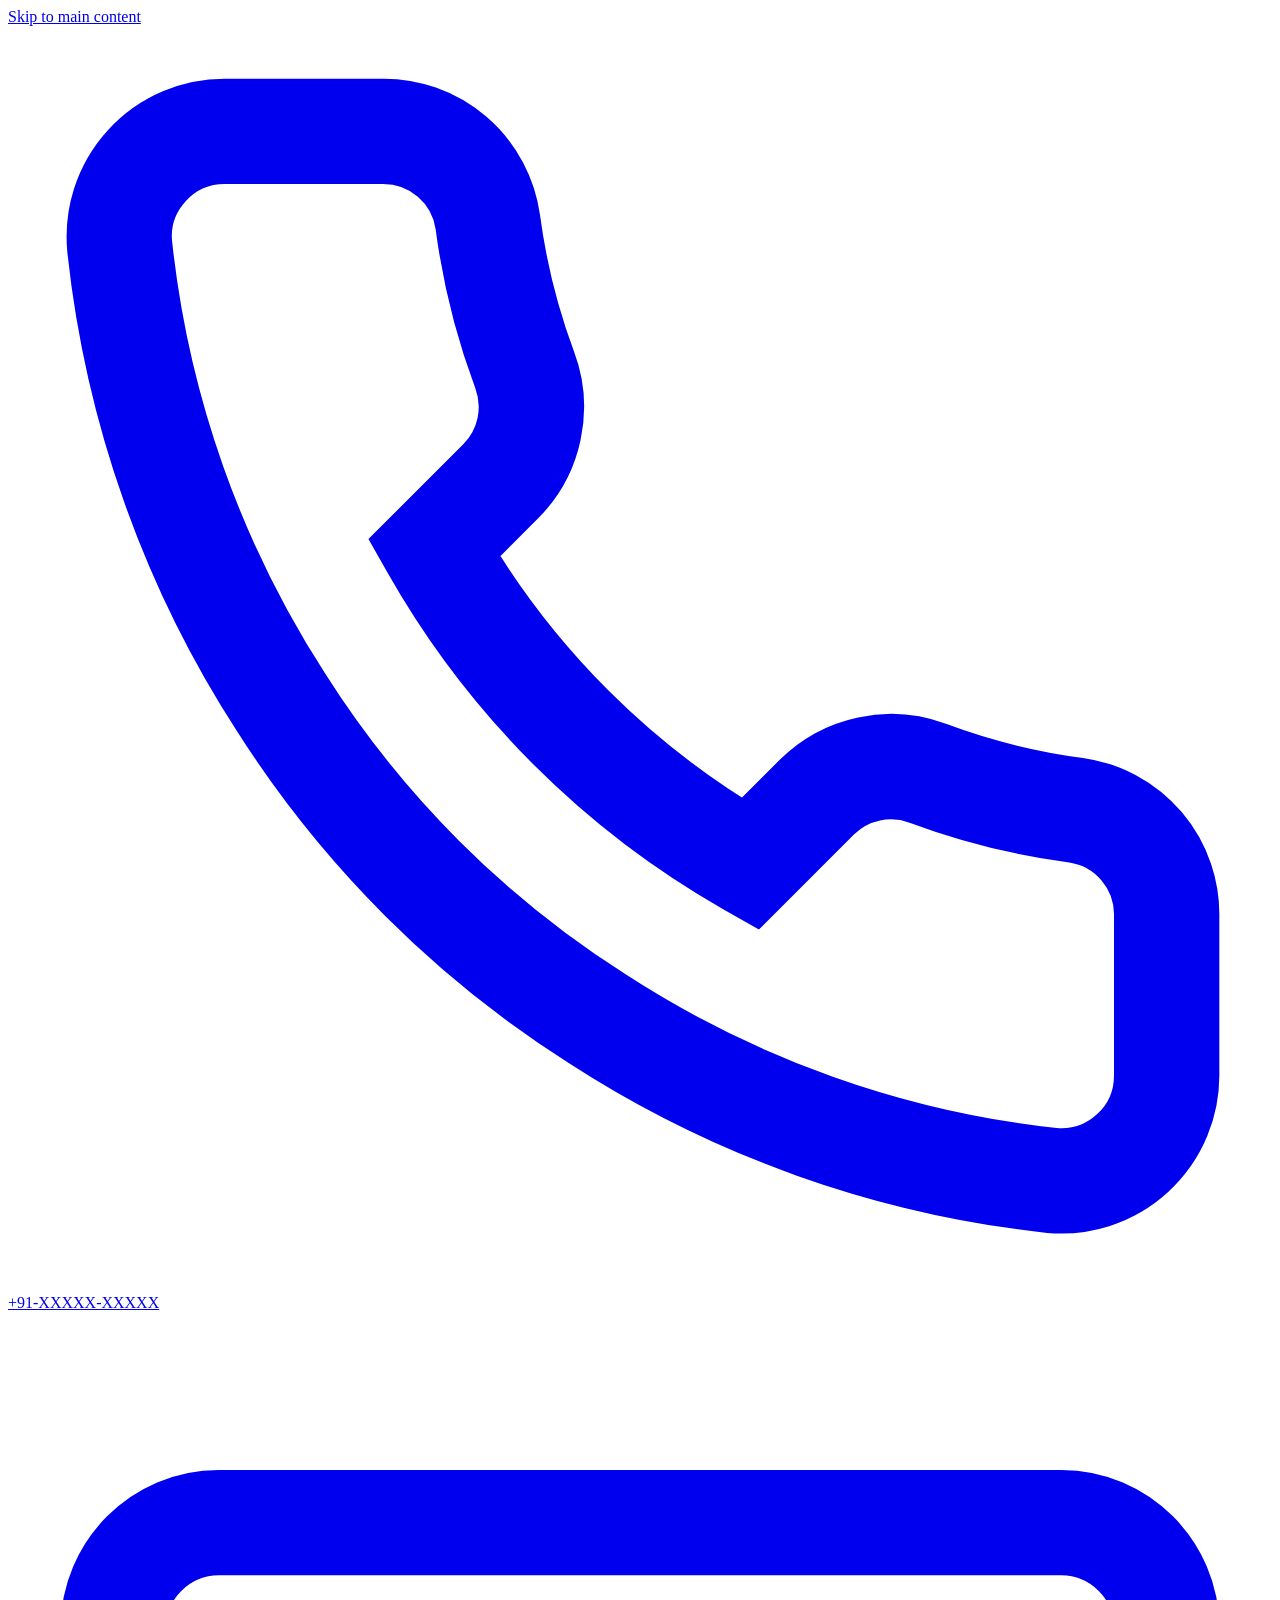
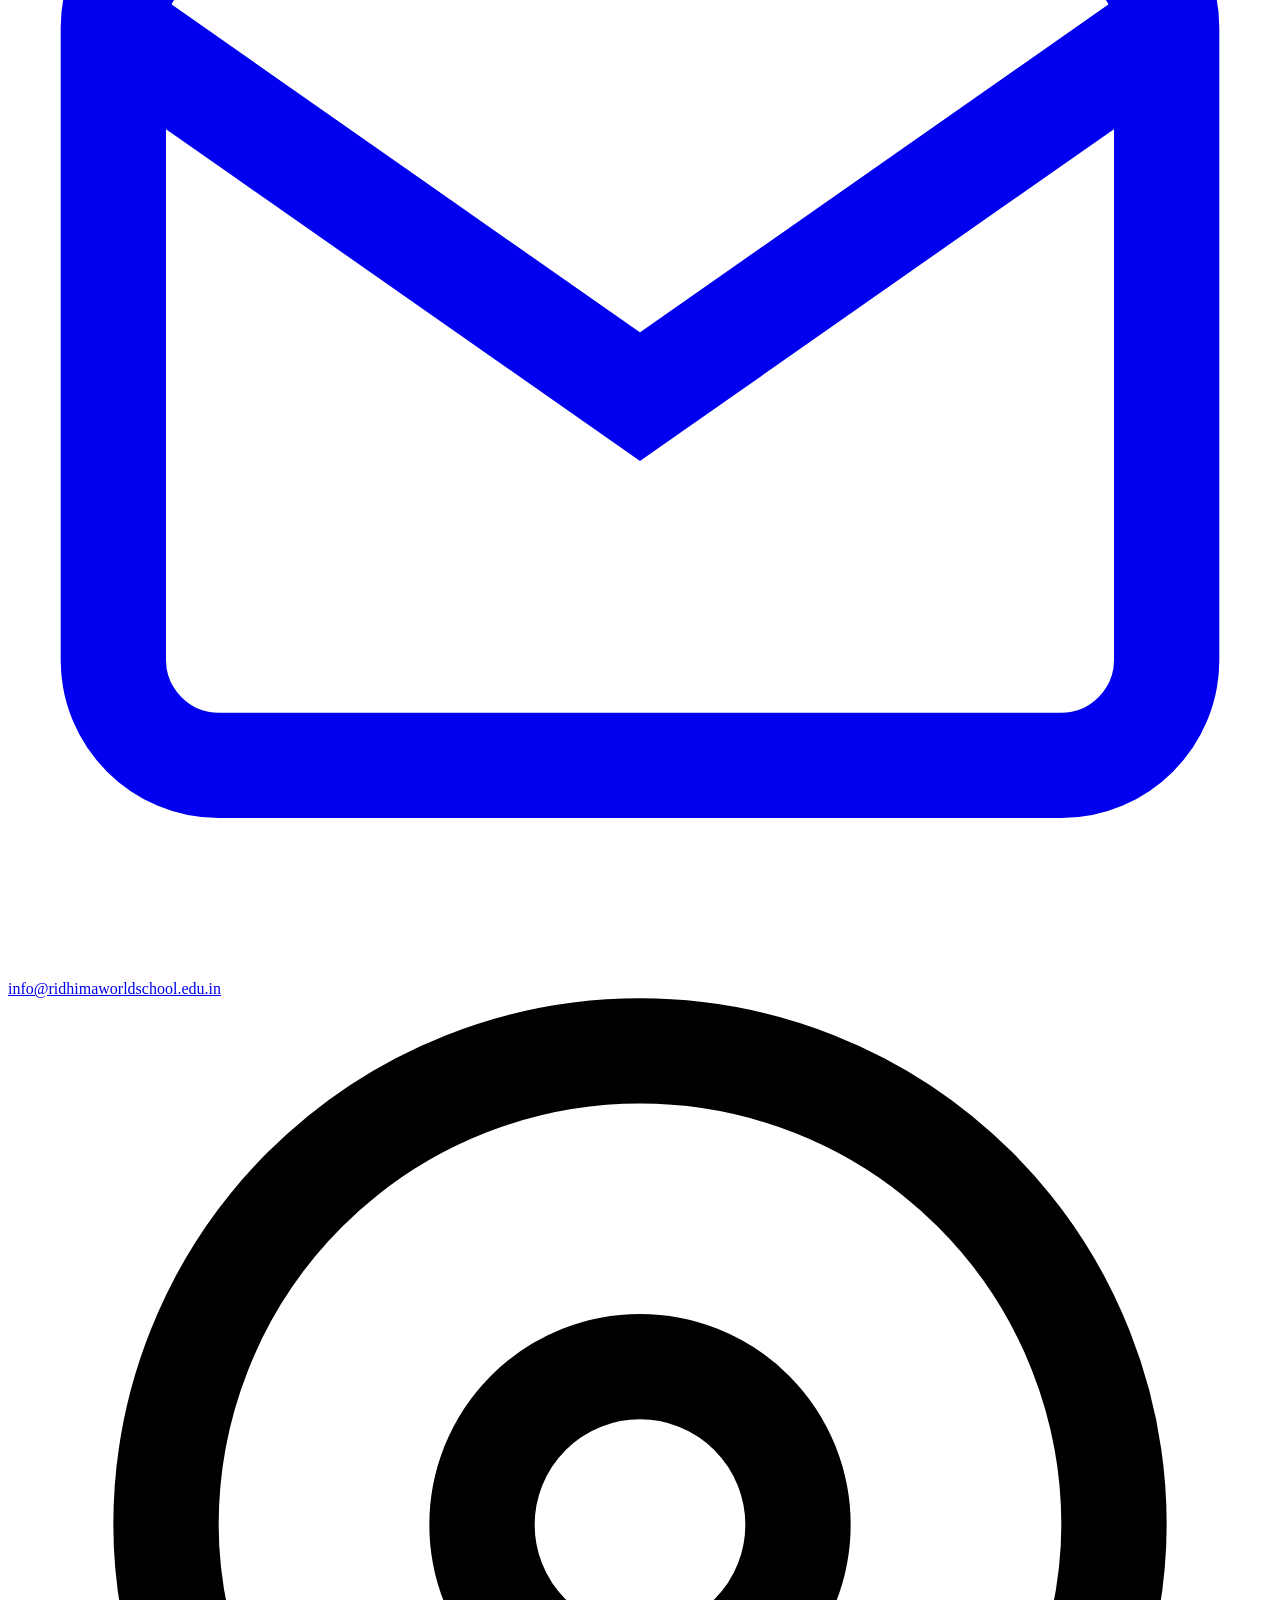
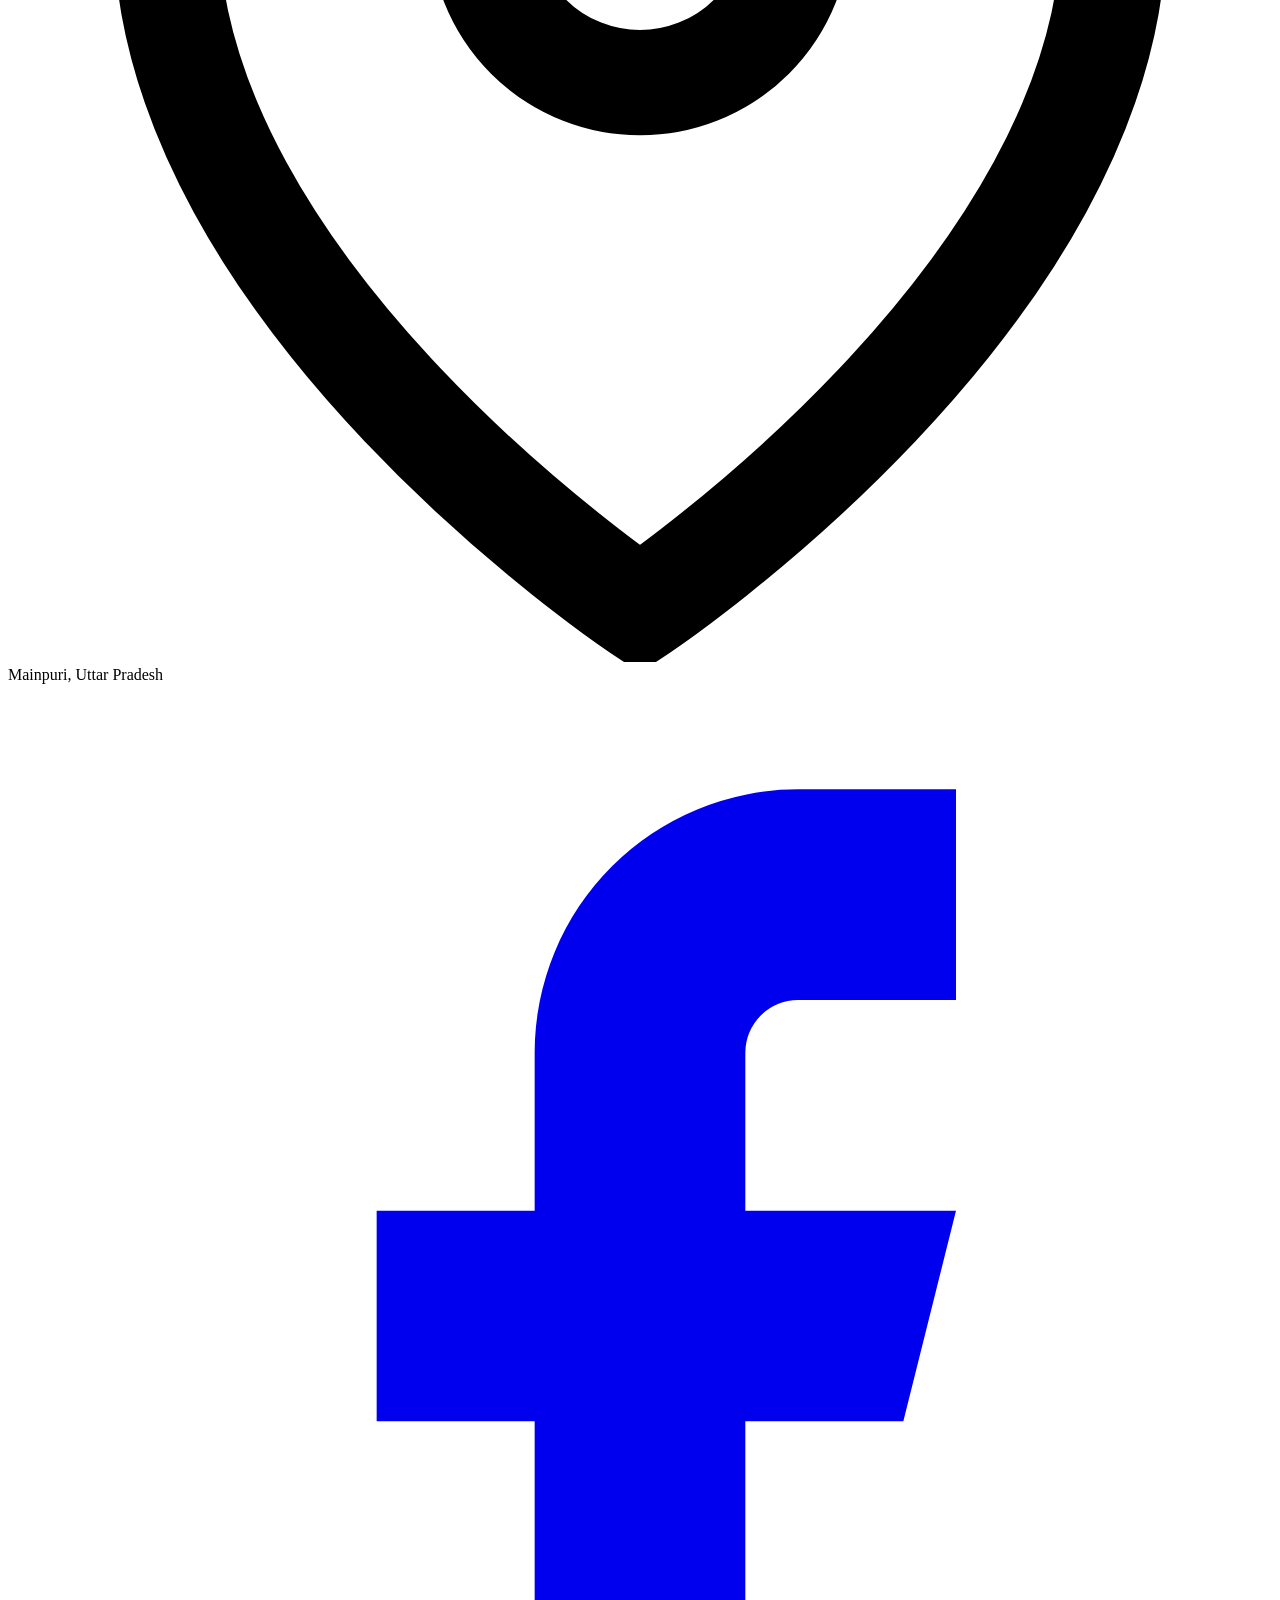
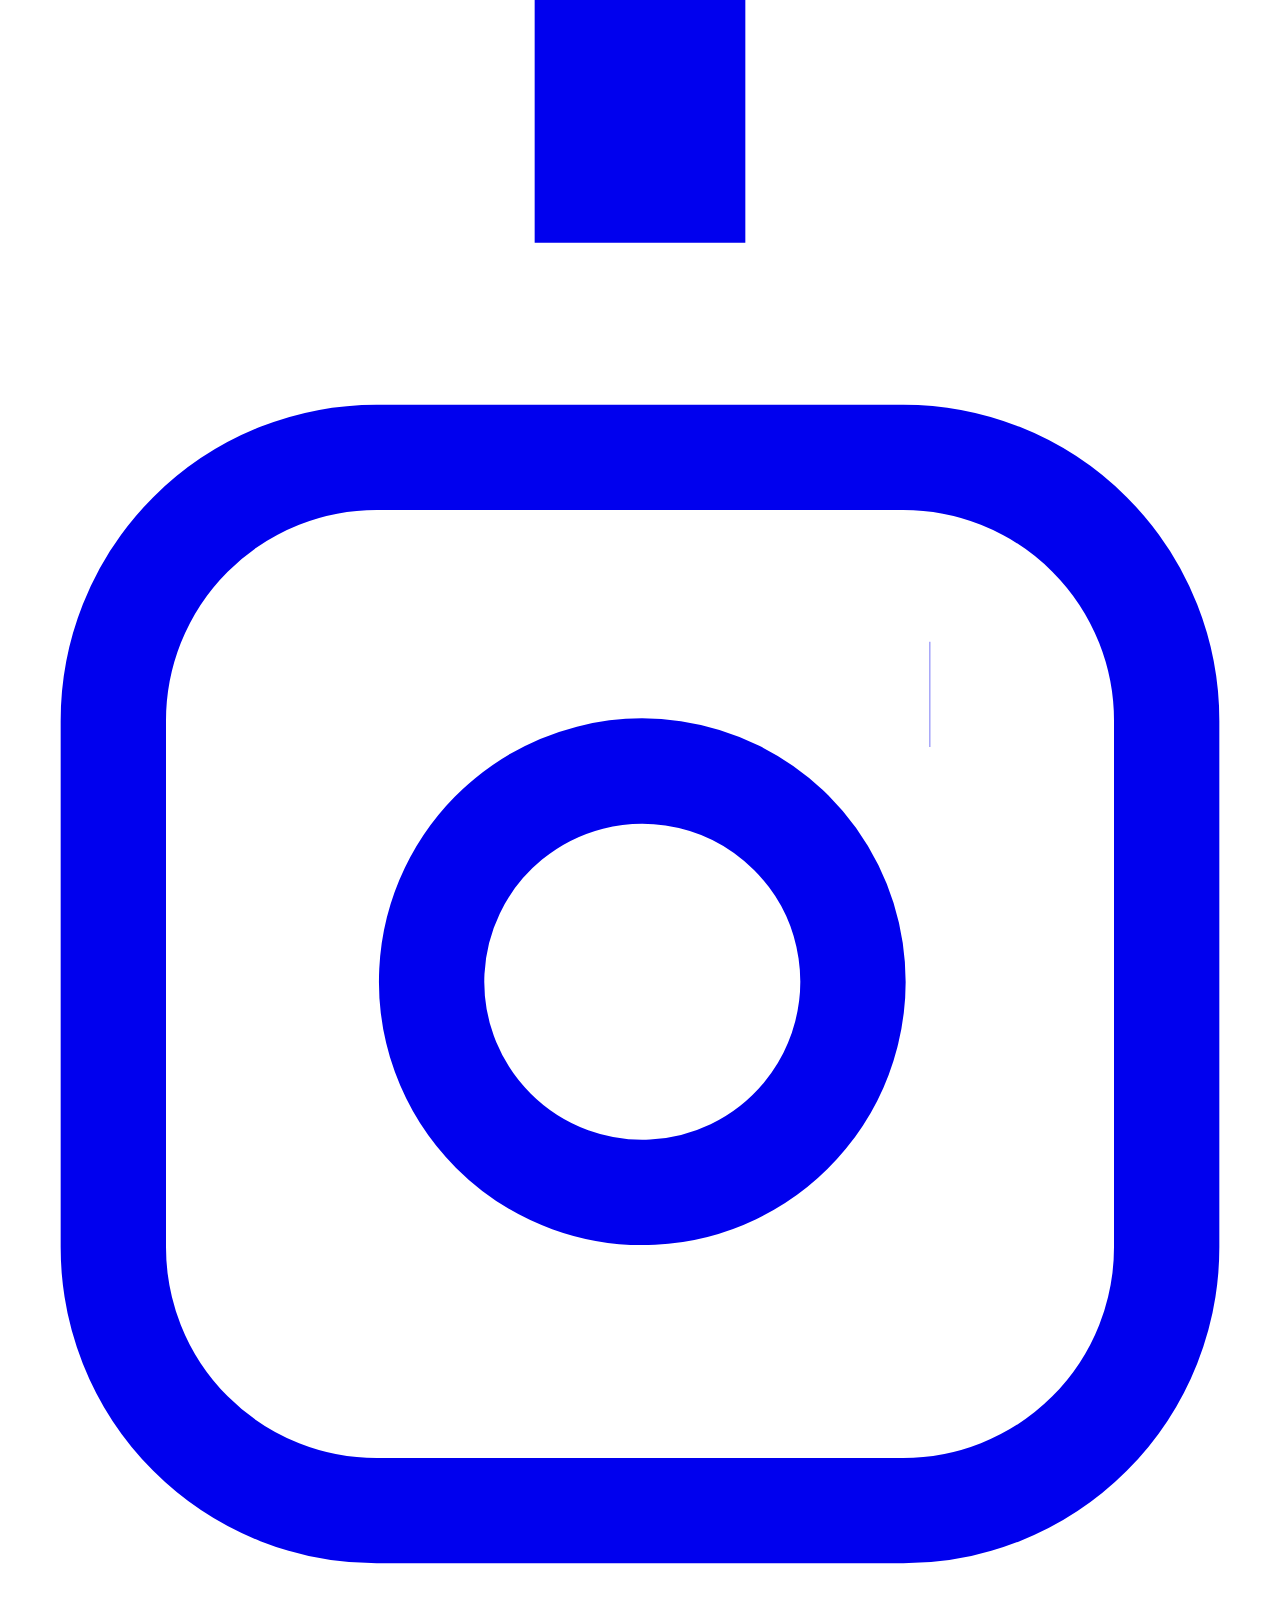
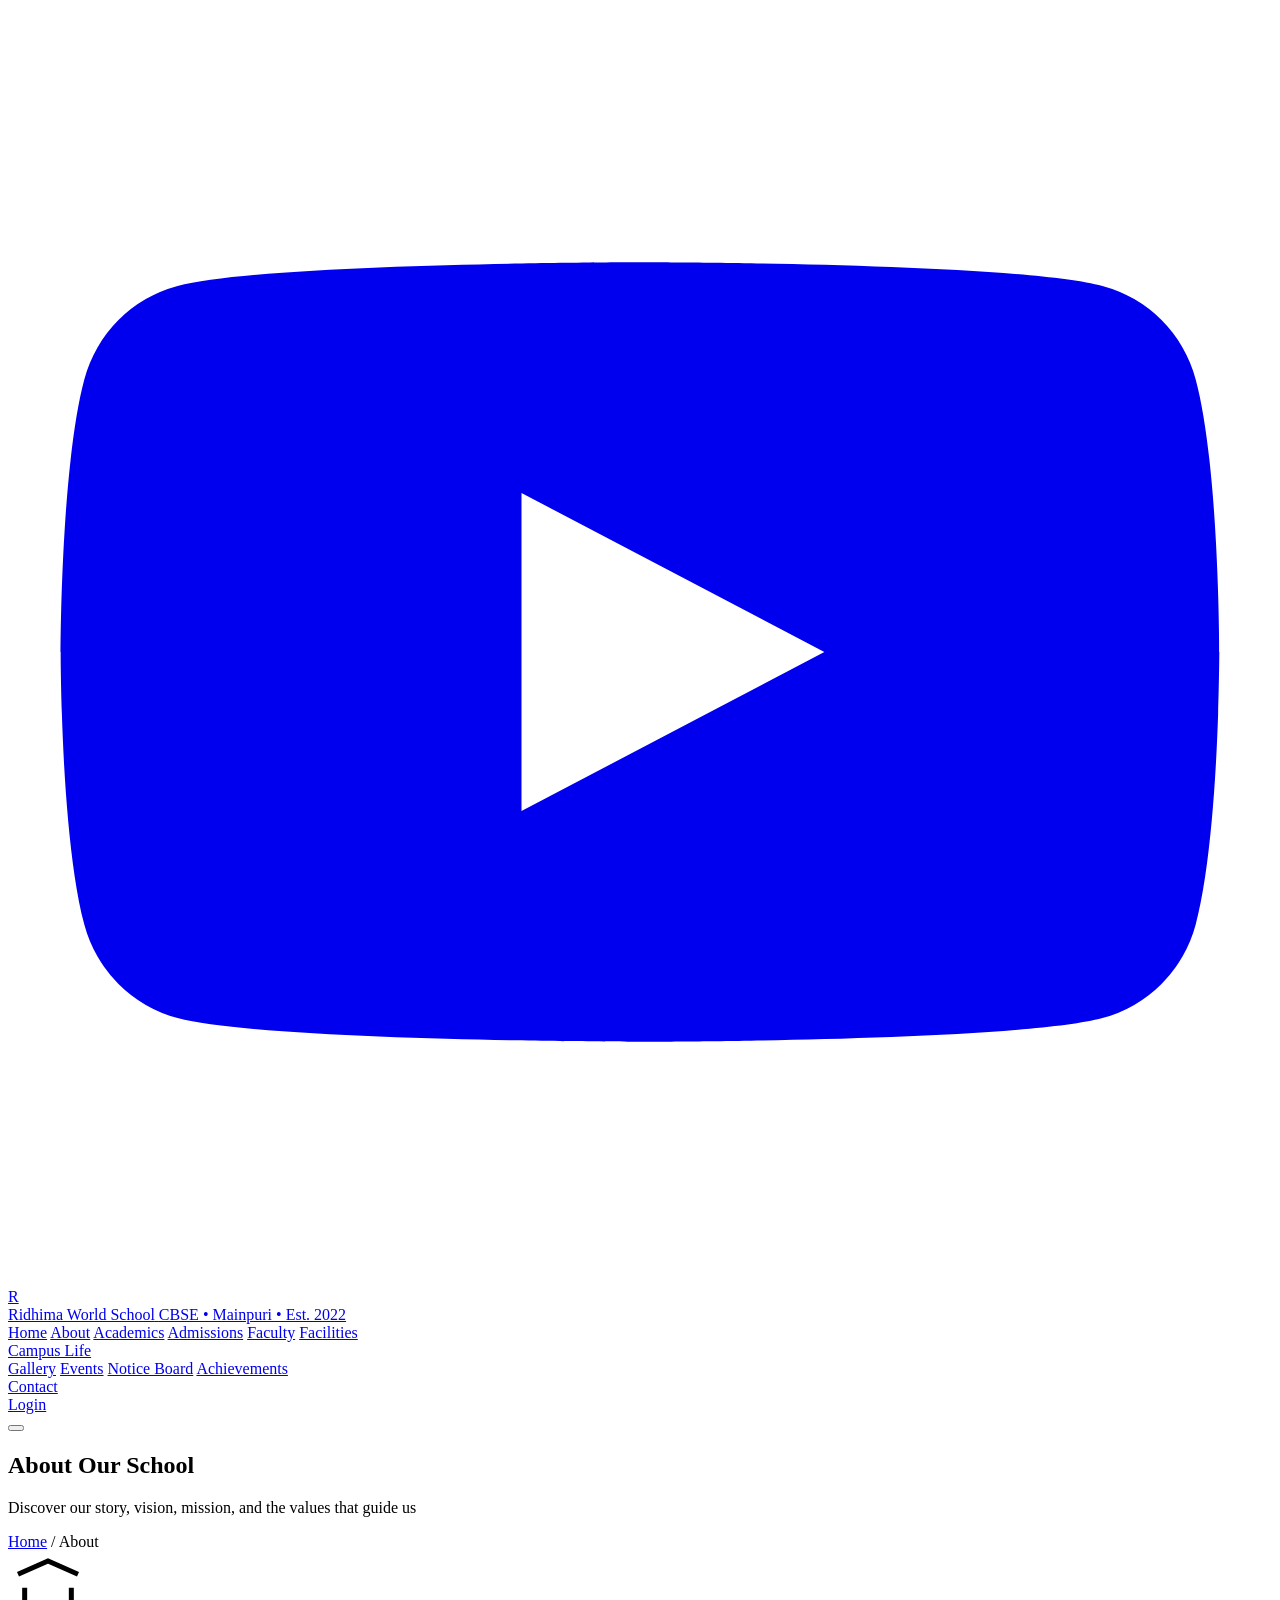
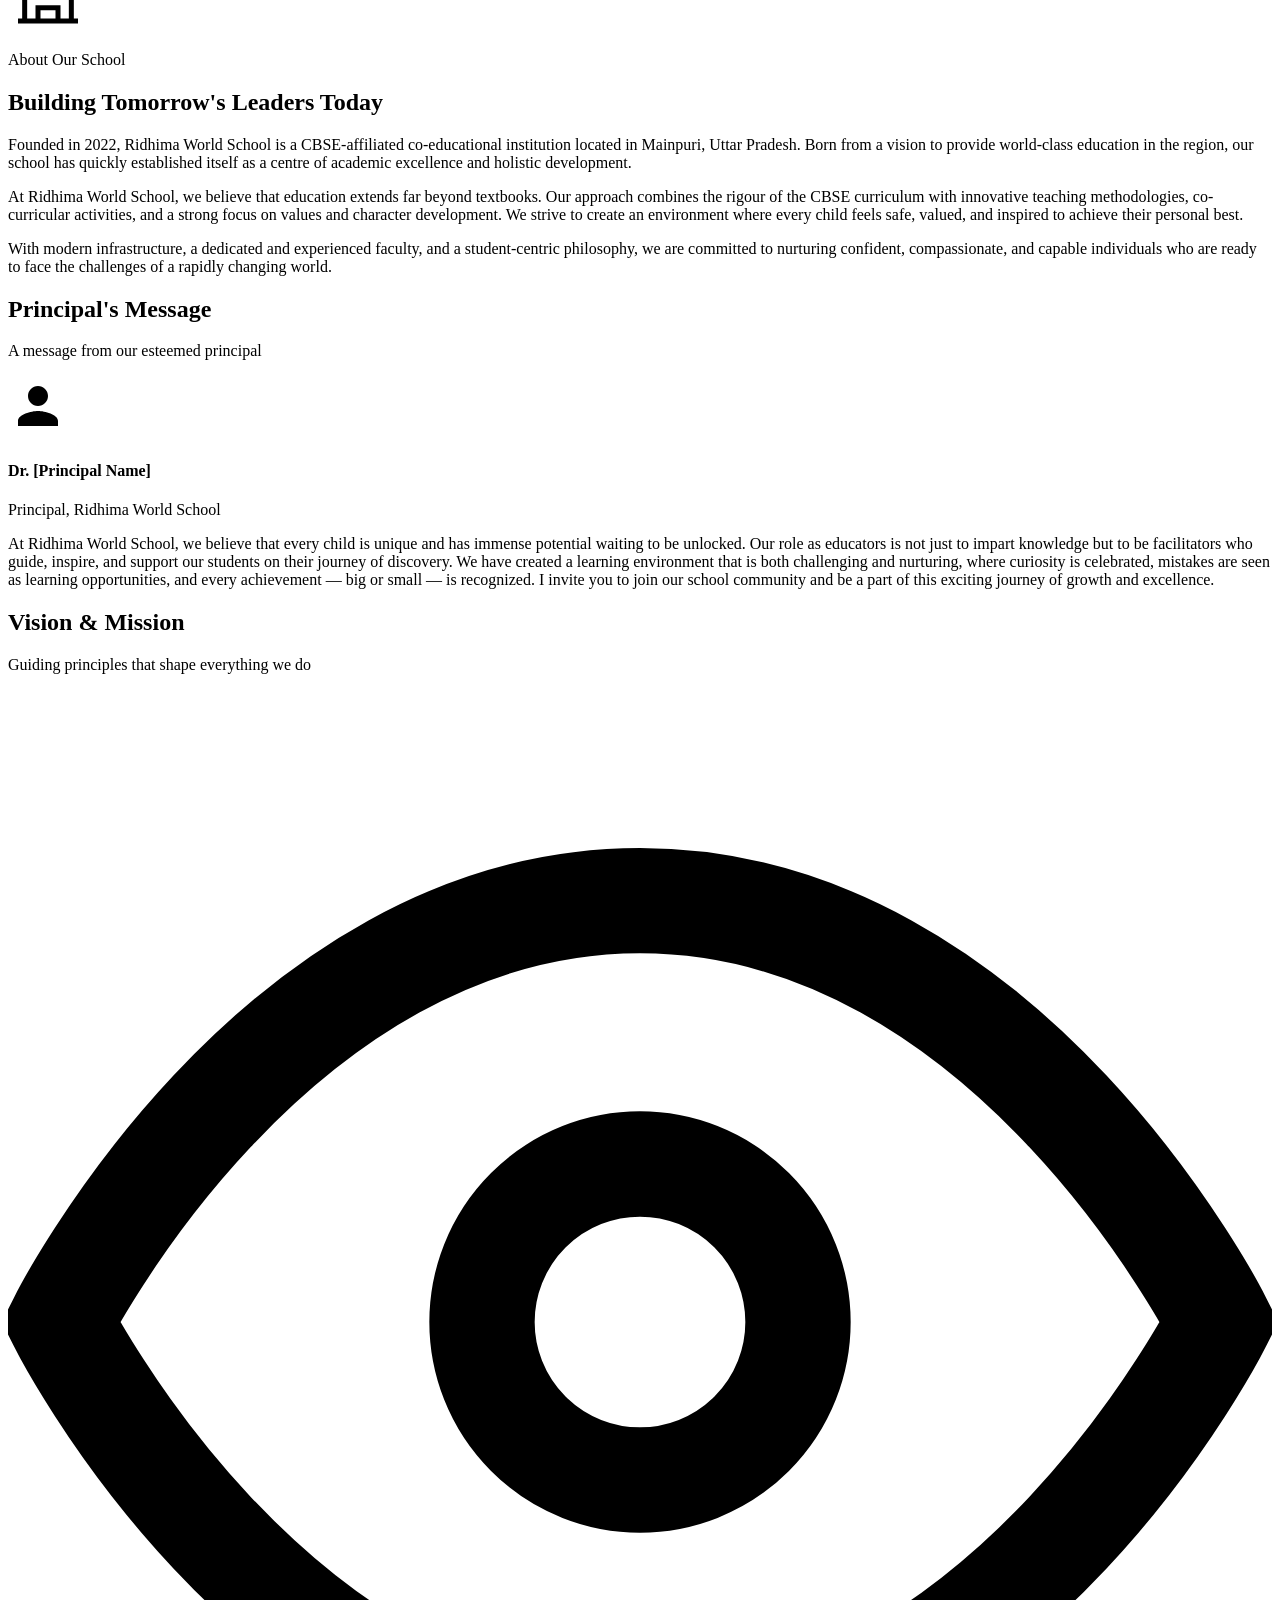
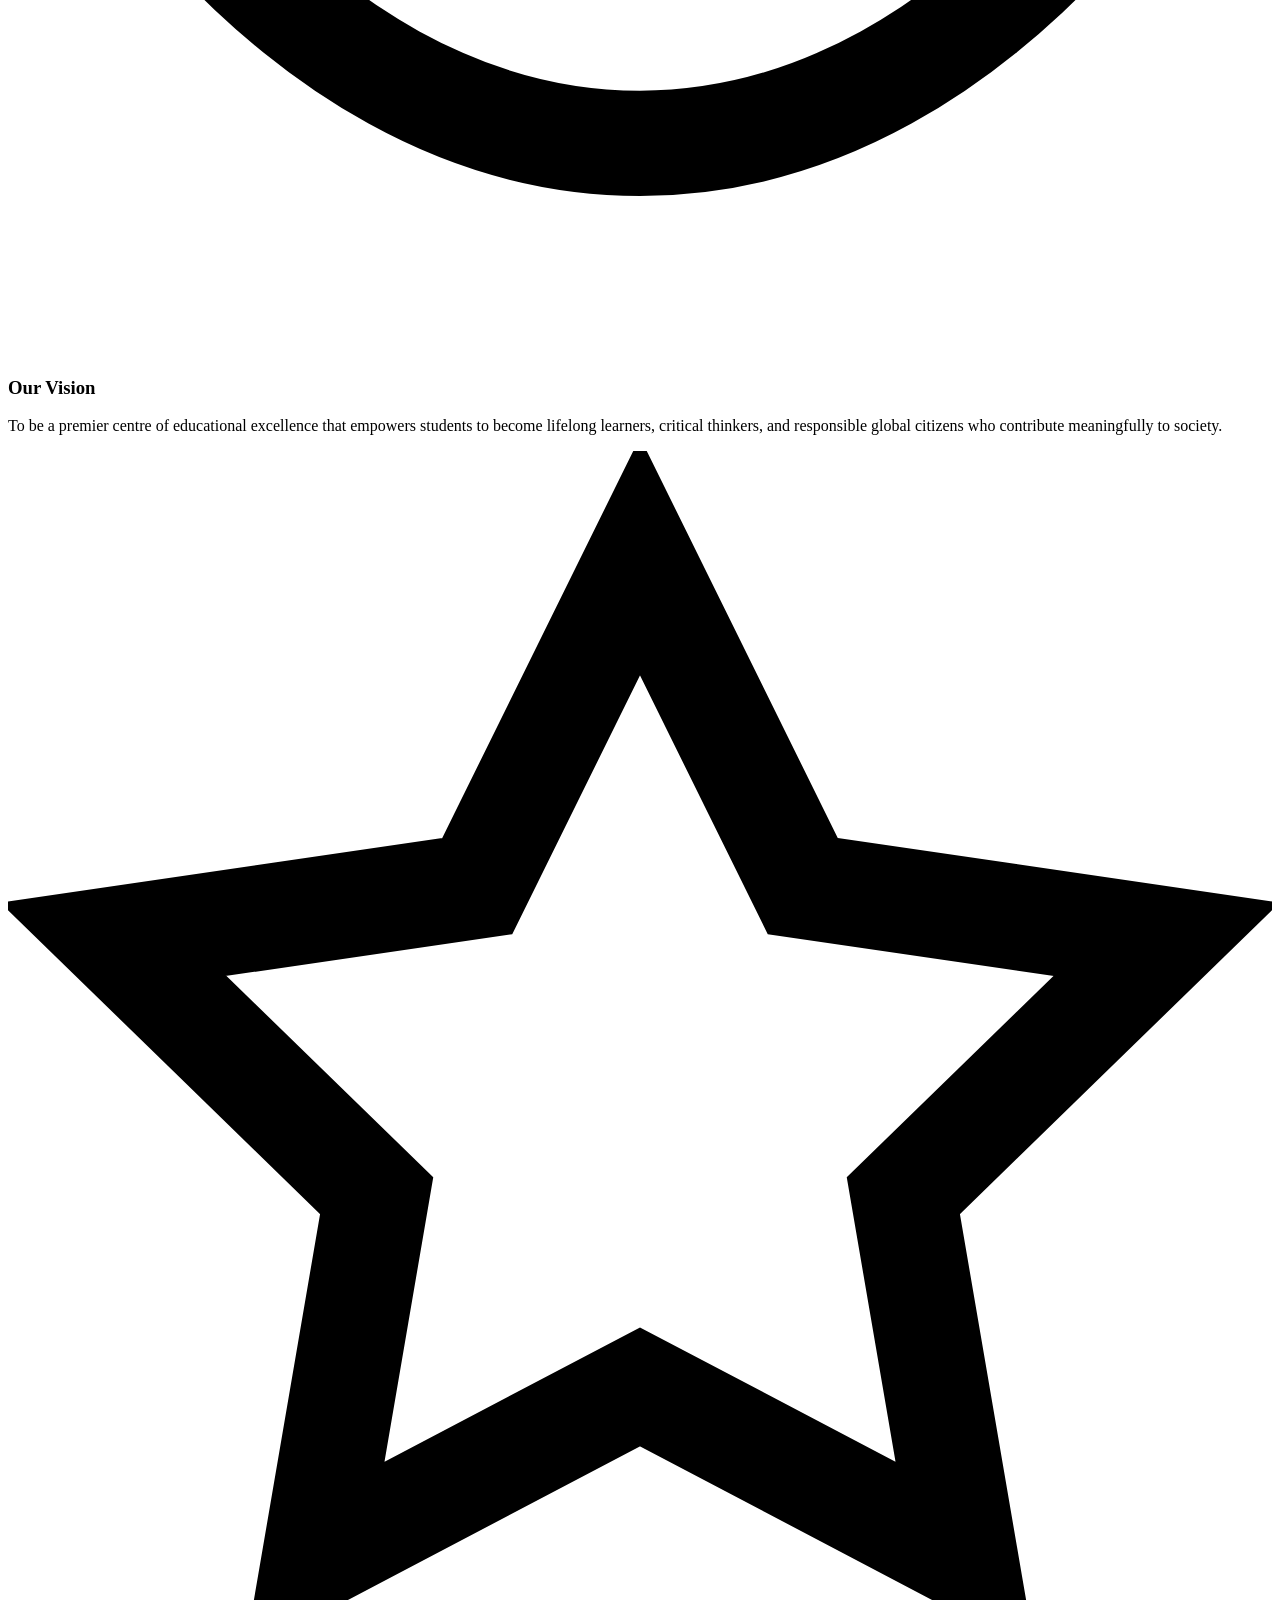
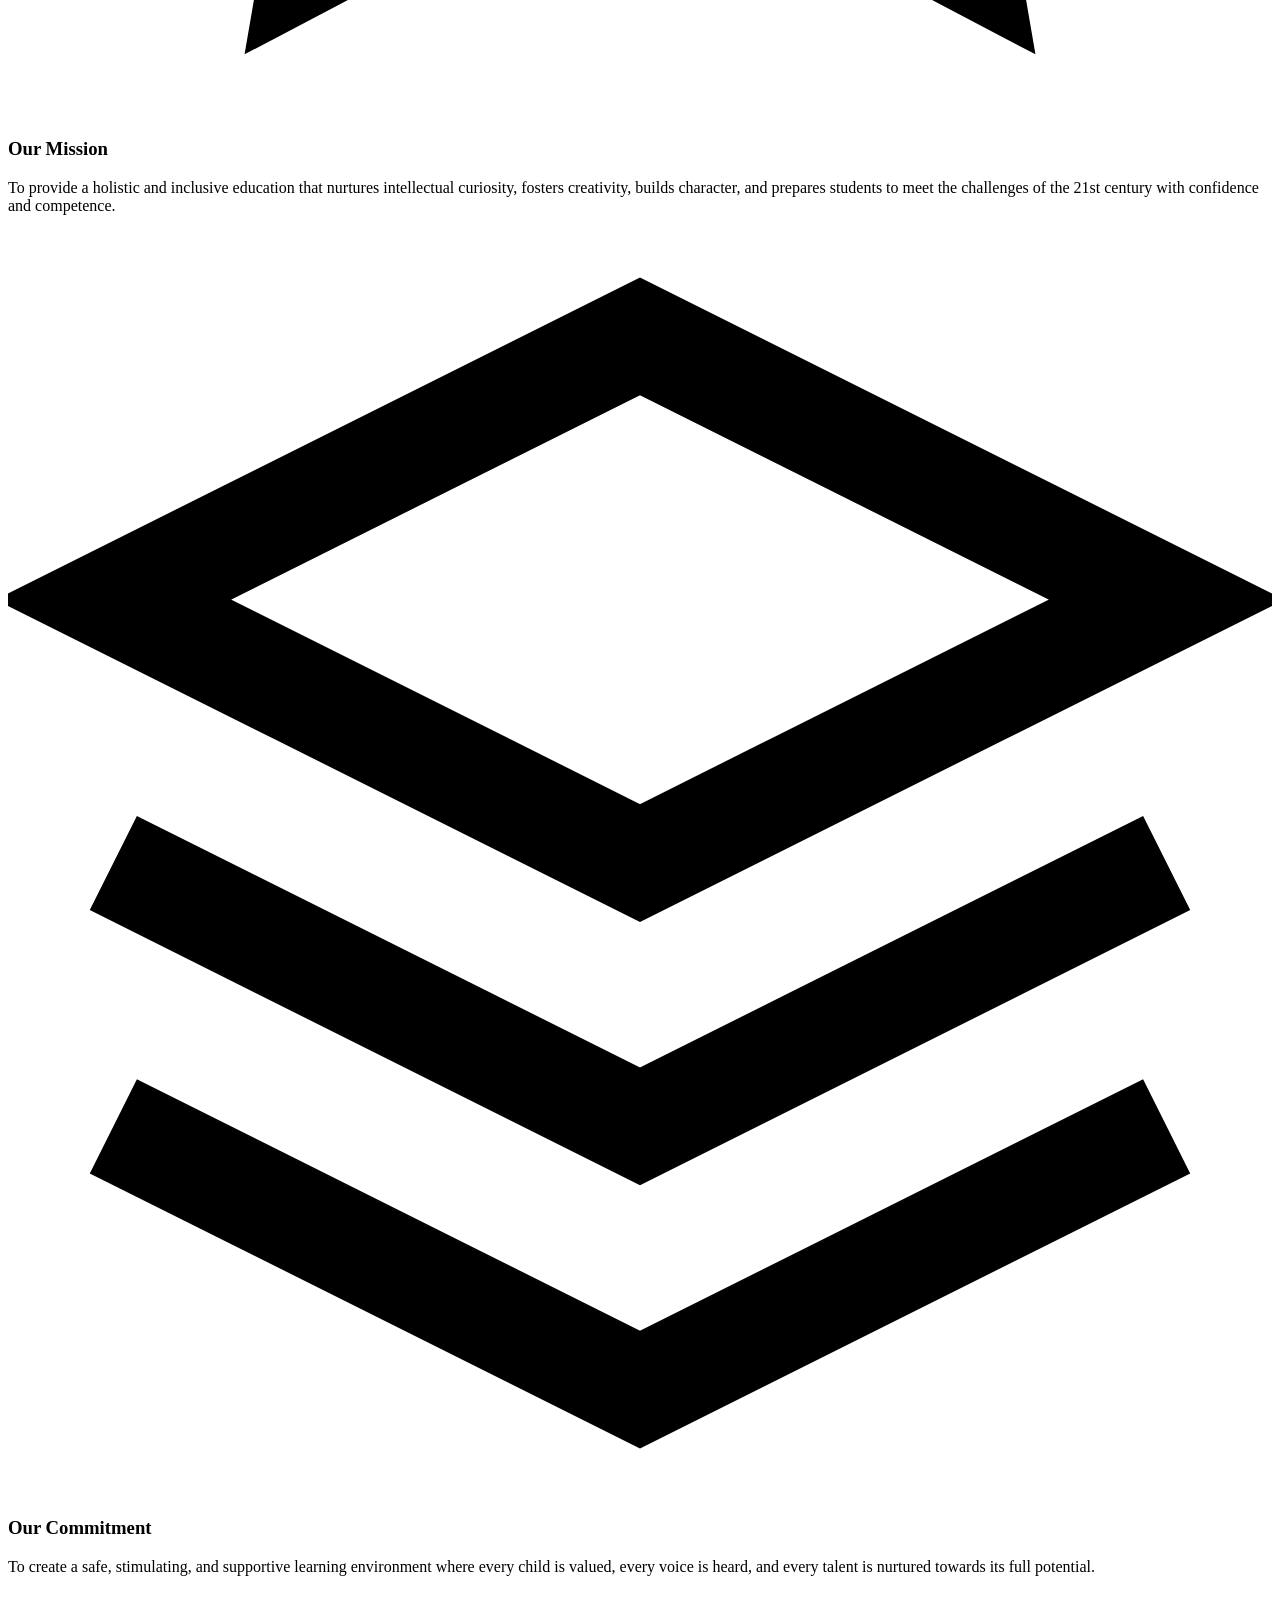
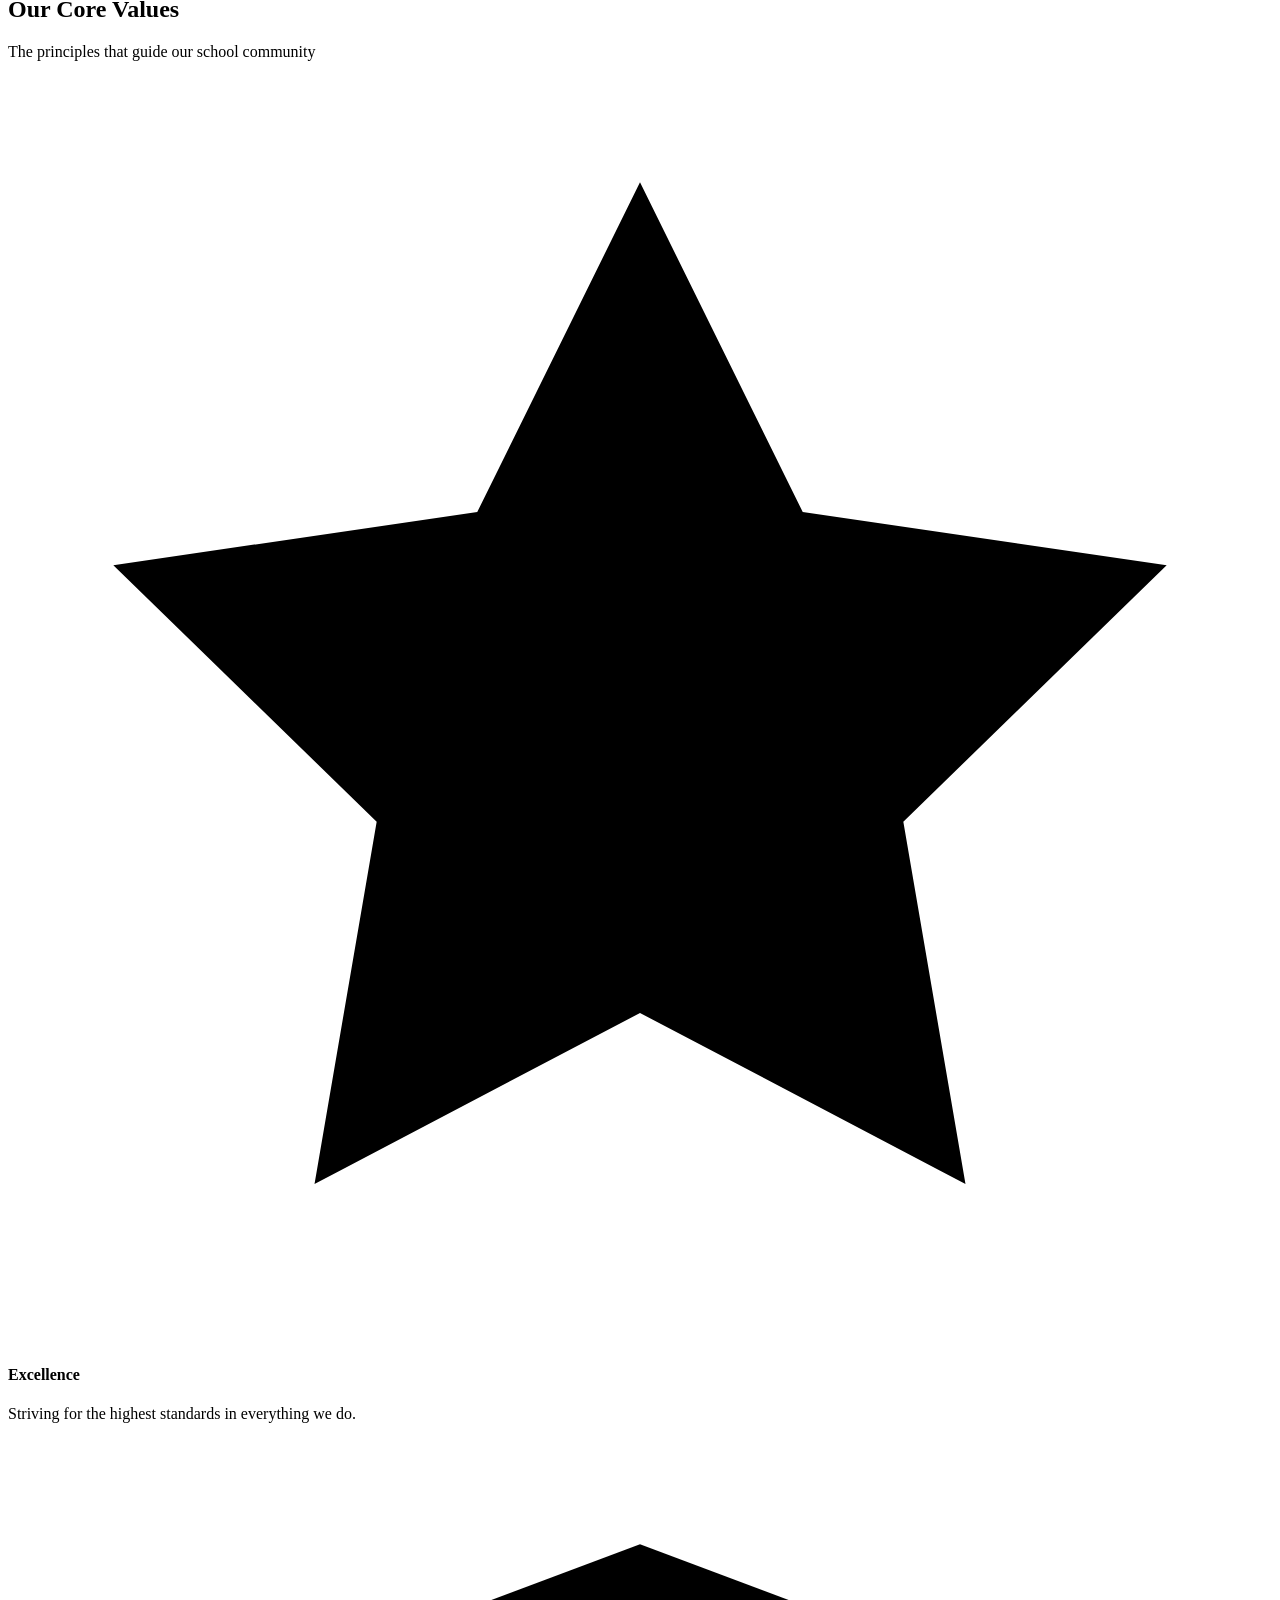
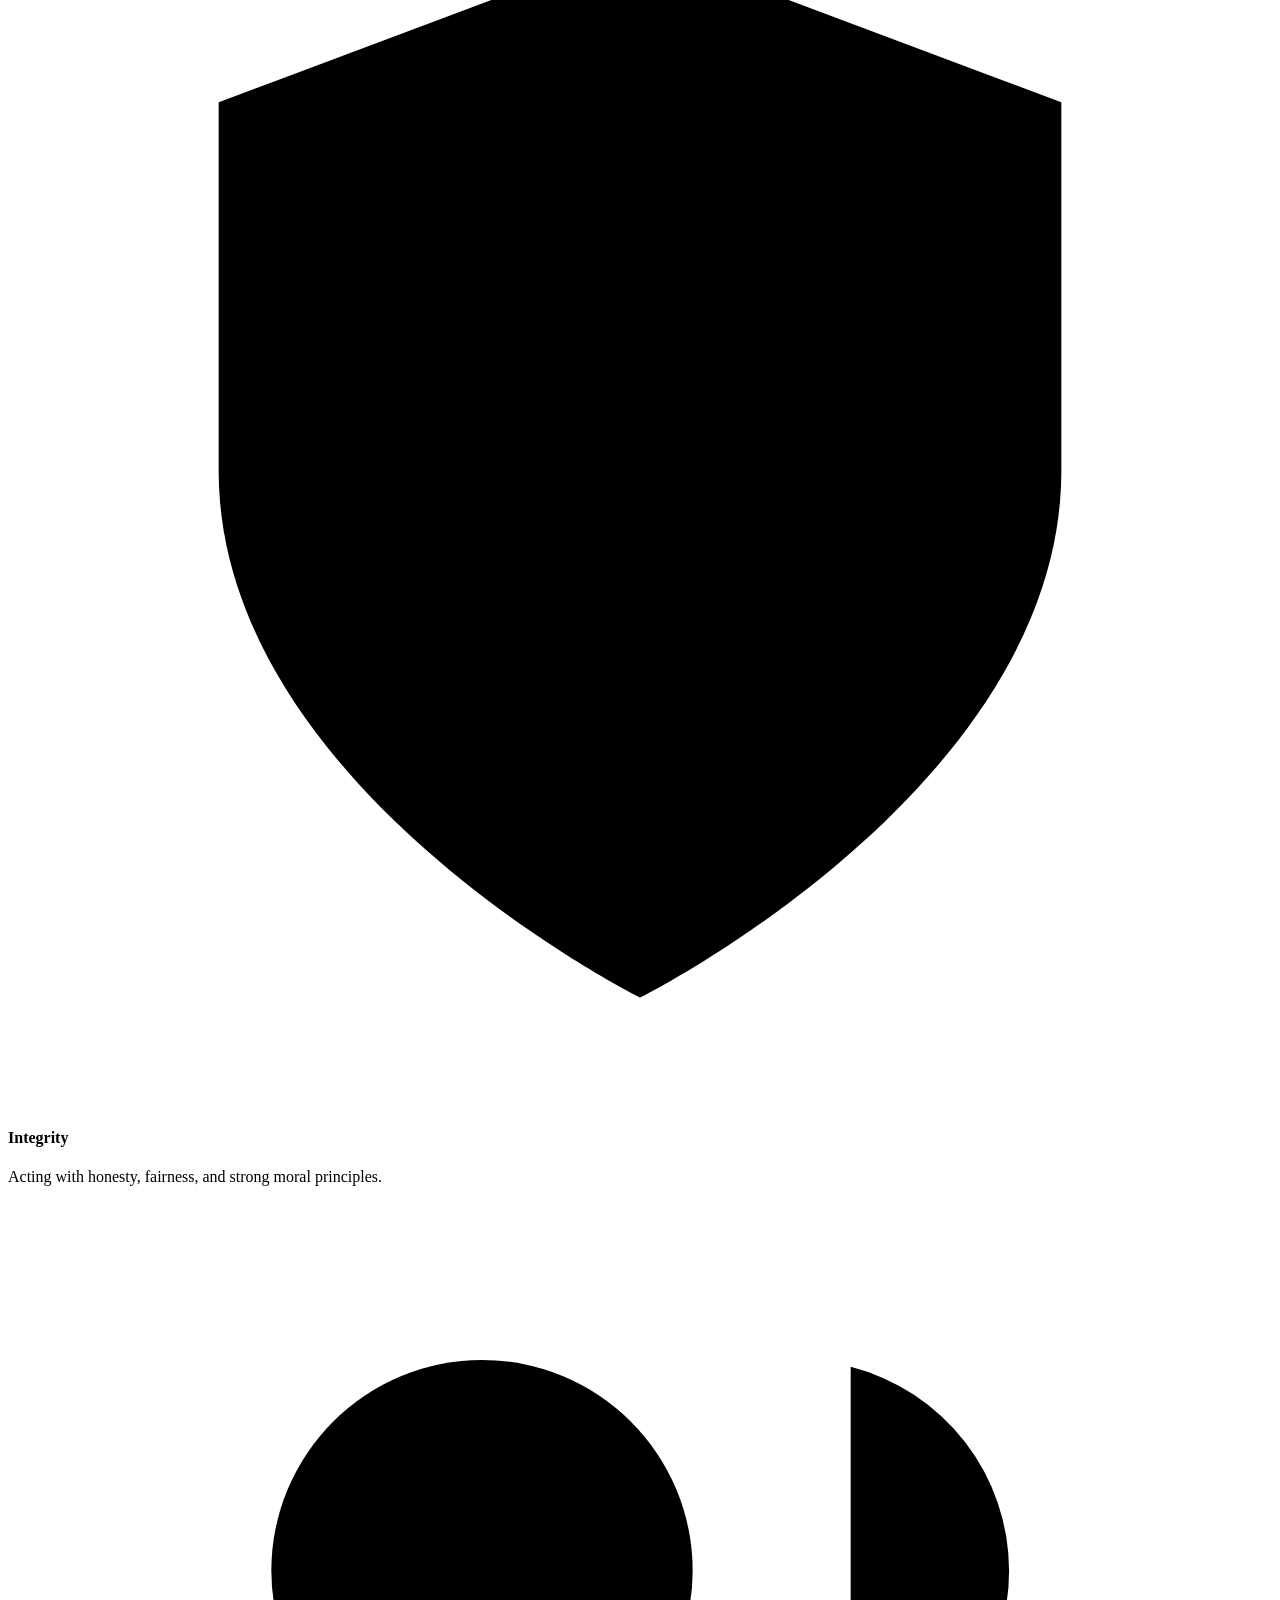
==== about.html @ 4594aa75 "Add files via upload" ====
<!DOCTYPE html>
<html lang="en">
<head>
  <meta charset="UTF-8">
  <meta name="viewport" content="width=device-width, initial-scale=1.0">
  <title>About Us | Ridhima World School, Mainpuri</title>
  <meta name="description" content="Learn about Ridhima World School, a CBSE school in Mainpuri, UP established in 2022. Discover our vision, mission, core values, and journey of educational excellence.">
  <meta name="keywords" content="Ridhima World School, Mainpuri, CBSE school, about">
  <meta name="robots" content="index, follow">
  <meta property="og:type" content="website">
  <meta property="og:title" content="About Us | Ridhima World School, Mainpuri">
  <meta property="og:description" content="Learn about Ridhima World School, a CBSE school in Mainpuri, UP established in 2022. Discover our vision, mission, core values, and journey of educational excellence.">
  <meta property="og:locale" content="en_IN">
  <meta property="og:site_name" content="Ridhima World School">
  <meta name="twitter:card" content="summary_large_image">
  <meta name="twitter:title" content="About Us | Ridhima World School, Mainpuri">
  <meta name="twitter:description" content="Learn about Ridhima World School, a CBSE school in Mainpuri, UP established in 2022. Discover our vision, mission, core values, and journey of educational excellence.">
  <link rel="icon" type="image/svg+xml" href="assets/favicon.svg">
  <link rel="preconnect" href="https://fonts.googleapis.com">
  <link rel="preconnect" href="https://fonts.gstatic.com" crossorigin>
  <link href="https://fonts.googleapis.com/css2?family=Inter:wght@400;500;600;700&family=Poppins:wght@500;600;700;800&display=swap" rel="stylesheet">
  <link rel="stylesheet" href="css/style.css">
</head>
<body>
  <a href="#main-content" class="skip-link">Skip to main content</a>
  <!-- Top Bar -->
  <div class="topbar">
    <div class="container">
      <div class="topbar-info">
        <a href="tel:+91XXXXXXXXX"><svg class="icon-sm" viewBox="0 0 24 24" fill="none" stroke="currentColor" stroke-width="2"><path d="M22 16.92v3a2 2 0 0 1-2.18 2 19.79 19.79 0 0 1-8.63-3.07 19.5 19.5 0 0 1-6-6 19.79 19.79 0 0 1-3.07-8.67A2 2 0 0 1 4.11 2h3a2 2 0 0 1 2 1.72 12.84 12.84 0 0 0 .7 2.81 2 2 0 0 1-.45 2.11L8.09 9.91a16 16 0 0 0 6 6l1.27-1.27a2 2 0 0 1 2.11-.45 12.84 12.84 0 0 0 2.81.7A2 2 0 0 1 22 16.92z"/></svg> +91-XXXXX-XXXXX</a>
        <a href="mailto:info@ridhimaworldschool.edu.in"><svg class="icon-sm" viewBox="0 0 24 24" fill="none" stroke="currentColor" stroke-width="2"><path d="M4 4h16c1.1 0 2 .9 2 2v12c0 1.1-.9 2-2 2H4c-1.1 0-2-.9-2-2V6c0-1.1.9-2 2-2z"/><polyline points="22,6 12,13 2,6"/></svg> info@ridhimaworldschool.edu.in</a>
        <span><svg class="icon-sm" viewBox="0 0 24 24" fill="none" stroke="currentColor" stroke-width="2"><path d="M21 10c0 7-9 13-9 13s-9-6-9-13a9 9 0 0 1 18 0z"/><circle cx="12" cy="10" r="3"/></svg> Mainpuri, Uttar Pradesh</span>
      </div>
      <div class="topbar-social">
        <a href="#" aria-label="Facebook"><svg class="icon-sm" viewBox="0 0 24 24" fill="currentColor"><path d="M18 2h-3a5 5 0 0 0-5 5v3H7v4h3v8h4v-8h3l1-4h-4V7a1 1 0 0 1 1-1h3z"/></svg></a>
        <a href="#" aria-label="Instagram"><svg class="icon-sm" viewBox="0 0 24 24" fill="none" stroke="currentColor" stroke-width="2"><rect x="2" y="2" width="20" height="20" rx="5"/><path d="M16 11.37A4 4 0 1 1 12.63 8 4 4 0 0 1 16 11.37z"/><line x1="17.5" y1="6.5" x2="17.51" y2="6.5"/></svg></a>
        <a href="#" aria-label="YouTube"><svg class="icon-sm" viewBox="0 0 24 24" fill="currentColor"><path d="M23 12s0-3.5-.45-5.18a2.5 2.5 0 0 0-1.77-1.77C19.1 4.6 12 4.6 12 4.6s-7.1 0-8.78.45a2.5 2.5 0 0 0-1.77 1.77C1 8.5 1 12 1 12s0 3.5.45 5.18a2.5 2.5 0 0 0 1.77 1.77C4.9 19.4 12 19.4 12 19.4s7.1 0 8.78-.45a2.5 2.5 0 0 0 1.77-1.77C23 15.5 23 12 23 12zM9.75 15.02V8.98L15.5 12z"/></svg></a>
      </div>
    </div>
  </div>

  <!-- Header -->
  <header class="site-header">
    <div class="container">
      <div class="header-inner">
        <a href="index.html" class="logo-area" aria-label="Ridhima World School Home">
          <div class="logo" aria-hidden="true">R</div>
          <div class="logo-text">
            <span class="school-name">Ridhima World School</span>
            <span class="school-tag">CBSE • Mainpuri • Est. 2022</span>
          </div>
        </a>
        <nav class="main-nav" id="primary-nav" aria-label="Primary navigation">
          <a href="index.html">Home</a>
<a href="about.html" class="active">About</a>
<a href="academics.html">Academics</a>
<a href="admissions.html">Admissions</a>
<a href="faculty.html">Faculty</a>
<a href="facilities.html">Facilities</a>
          <div class="has-dropdown">
            <a href="gallery.html">Campus Life</a>
            <div class="dropdown">
              <a href="gallery.html">Gallery</a>
              <a href="events.html">Events</a>
              <a href="notices.html">Notice Board</a>
              <a href="achievements.html">Achievements</a>
            </div>
          </div>
          <a href="contact.html">Contact</a>
        </nav>
        <div class="header-actions">
          <a href="portal.html" class="btn-login">Login</a>
        </div>
        <button class="menu-toggle" aria-label="Toggle menu" aria-expanded="false" aria-controls="primary-nav">
          <span></span><span></span><span></span>
        </button>
      </div>
    </div>
  </header>
  <main id="main-content">
    <section class="page-banner">
      <div class="container">
        <h1>About Our School</h1>
        <p>Discover our story, vision, mission, and the values that guide us</p>
        <nav class="breadcrumb" aria-label="Breadcrumb">
          <a href="index.html">Home</a> <span>/</span> <span>About</span>
        </nav>
      </div>
    </section>

    <!-- About Intro -->
    <section class="section">
      <div class="container">
        <div class="about-preview">
          <div class="about-image scale-in">
            <div class="placeholder-img">
              <svg width="80" height="80" viewBox="0 0 24 24" fill="none" stroke="currentColor" stroke-width="1.5"><path d="M3 21h18M3 7l9-4 9 4M5 21V11M19 21V11M9 21v-4h6v4"/></svg>
            </div>
          </div>
          <div class="about-content slide-in-right">
            <p class="subtitle">About Our School</p>
            <h2>Building Tomorrow's Leaders Today</h2>
            <p>Founded in 2022, Ridhima World School is a CBSE-affiliated co-educational institution located in Mainpuri, Uttar Pradesh. Born from a vision to provide world-class education in the region, our school has quickly established itself as a centre of academic excellence and holistic development.</p>
            <p>At Ridhima World School, we believe that education extends far beyond textbooks. Our approach combines the rigour of the CBSE curriculum with innovative teaching methodologies, co-curricular activities, and a strong focus on values and character development. We strive to create an environment where every child feels safe, valued, and inspired to achieve their personal best.</p>
            <p>With modern infrastructure, a dedicated and experienced faculty, and a student-centric philosophy, we are committed to nurturing confident, compassionate, and capable individuals who are ready to face the challenges of a rapidly changing world.</p>
          </div>
        </div>
      </div>
    </section>

    <!-- Principal's Message -->
    <section class="section bg-light">
      <div class="container">
        <div class="section-title">
          <h2>Principal's Message</h2>
          <p>A message from our esteemed principal</p>
        </div>
        <div class="principal-card fade-in">
          <div class="principal-photo" role="img" aria-label="Principal photograph placeholder">
            <svg width="60" height="60" viewBox="0 0 24 24" fill="currentColor"><path d="M12 12c2.21 0 4-1.79 4-4s-1.79-4-4-4-4 1.79-4 4 1.79 4 4 4zm0 2c-2.67 0-8 1.34-8 4v2h16v-2c0-2.66-5.33-4-8-4z"/></svg>
          </div>
          <div class="principal-info">
            <h4>Dr. [Principal Name]</h4>
            <p class="designation">Principal, Ridhima World School</p>
            <p class="message">At Ridhima World School, we believe that every child is unique and has immense potential waiting to be unlocked. Our role as educators is not just to impart knowledge but to be facilitators who guide, inspire, and support our students on their journey of discovery. We have created a learning environment that is both challenging and nurturing, where curiosity is celebrated, mistakes are seen as learning opportunities, and every achievement — big or small — is recognized. I invite you to join our school community and be a part of this exciting journey of growth and excellence.</p>
          </div>
        </div>
      </div>
    </section>

    <!-- Vision & Mission -->
    <section class="section">
      <div class="container">
        <div class="section-title">
          <h2>Vision & Mission</h2>
          <p>Guiding principles that shape everything we do</p>
        </div>
        <div class="vm-cards">
          <div class="vm-card fade-in">
            <div class="vm-icon"><svg class="icon-lg" viewBox="0 0 24 24" fill="none" stroke="currentColor" stroke-width="2"><path d="M1 12s4-8 11-8 11 8 11 8-4 8-11 8-11-8-11-8z"/><circle cx="12" cy="12" r="3"/></svg></div>
            <h3>Our Vision</h3>
            <p>To be a premier centre of educational excellence that empowers students to become lifelong learners, critical thinkers, and responsible global citizens who contribute meaningfully to society.</p>
          </div>
          <div class="vm-card fade-in">
            <div class="vm-icon"><svg class="icon-lg" viewBox="0 0 24 24" fill="none" stroke="currentColor" stroke-width="2"><polygon points="12 2 15.09 8.26 22 9.27 17 14.14 18.18 21.02 12 17.77 5.82 21.02 7 14.14 2 9.27 8.91 8.26 12 2"/></svg></div>
            <h3>Our Mission</h3>
            <p>To provide a holistic and inclusive education that nurtures intellectual curiosity, fosters creativity, builds character, and prepares students to meet the challenges of the 21st century with confidence and competence.</p>
          </div>
          <div class="vm-card fade-in">
            <div class="vm-icon"><svg class="icon-lg" viewBox="0 0 24 24" fill="none" stroke="currentColor" stroke-width="2"><path d="M12 2L2 7l10 5 10-5-10-5z"/><path d="M2 17l10 5 10-5M2 12l10 5 10-5"/></svg></div>
            <h3>Our Commitment</h3>
            <p>To create a safe, stimulating, and supportive learning environment where every child is valued, every voice is heard, and every talent is nurtured towards its full potential.</p>
          </div>
        </div>
      </div>
    </section>

    <!-- Core Values -->
    <section class="section bg-light">
      <div class="container">
        <div class="section-title">
          <h2>Our Core Values</h2>
          <p>The principles that guide our school community</p>
        </div>
        <div class="core-values-grid">
          <div class="core-value fade-in">
            <div class="icon"><svg class="icon-svg" viewBox="0 0 24 24"><polygon points="12 2 15.09 8.26 22 9.27 17 14.14 18.18 21.02 12 17.77 5.82 21.02 7 14.14 2 9.27 8.91 8.26 12 2"/></svg></div>
            <h4>Excellence</h4>
            <p>Striving for the highest standards in everything we do.</p>
          </div>
          <div class="core-value fade-in">
            <div class="icon"><svg class="icon-svg" viewBox="0 0 24 24"><path d="M12 22s8-4 8-10V5l-8-3-8 3v7c0 6 8 10 8 10z"/></svg></div>
            <h4>Integrity</h4>
            <p>Acting with honesty, fairness, and strong moral principles.</p>
          </div>
          <div class="core-value fade-in">
            <div class="icon"><svg class="icon-svg" viewBox="0 0 24 24"><path d="M17 21v-2a4 4 0 0 0-4-4H5a4 4 0 0 0-4 4v2"/><circle cx="9" cy="7" r="4"/><path d="M23 21v-2a4 4 0 0 0-3-3.87M16 3.13a4 4 0 0 1 0 7.75"/></svg></div>
            <h4>Respect</h4>
            <p>Valuing diversity and treating everyone with dignity.</p>
          </div>
          <div class="core-value fade-in">
            <div class="icon"><svg class="icon-svg" viewBox="0 0 24 24"><path d="M22 11.08V12a10 10 0 1 1-5.93-9.14"/><polyline points="22 4 12 14.01 9 11.01"/></svg></div>
            <h4>Responsibility</h4>
            <p>Being accountable for our actions and their impact.</p>
          </div>
          <div class="core-value fade-in">
            <div class="icon"><svg class="icon-svg" viewBox="0 0 24 24"><path d="M9 18h6M10 22h4M12 2a7 7 0 0 0-4 12.74V17h8v-2.26A7 7 0 0 0 12 2z"/></svg></div>
            <h4>Innovation</h4>
            <p>Embracing creativity and new approaches to learning.</p>
          </div>
          <div class="core-value fade-in">
            <div class="icon"><svg class="icon-svg" viewBox="0 0 24 24"><path d="M20.84 4.61a5.5 5.5 0 0 0-7.78 0L12 5.67l-1.06-1.06a5.5 5.5 0 0 0-7.78 7.78l1.06 1.06L12 21.23l7.78-7.78 1.06-1.06a5.5 5.5 0 0 0 0-7.78z"/></svg></div>
            <h4>Compassion</h4>
            <p>Caring for others and contributing to the community.</p>
          </div>
        </div>
      </div>
    </section>

    <!-- School History Timeline -->
    <section class="section">
      <div class="container">
        <div class="section-title">
          <h2>Our Journey</h2>
          <p>Key milestones in the story of Ridhima World School</p>
        </div>
        <div class="timeline">
          <div class="timeline-item fade-in">
            <span class="timeline-year">2022</span>
            <h4>Foundation</h4>
            <p>Ridhima World School was established with a vision to bring quality education to Mainpuri. The school opened its doors with initial enrolment of 150 students across primary and middle grades.</p>
          </div>
          <div class="timeline-item fade-in">
            <span class="timeline-year">2022</span>
            <h4>CBSE Affiliation</h4>
            <p>Received affiliation from the Central Board of Secondary Education (CBSE), marking a significant milestone in our commitment to academic standards.</p>
          </div>
          <div class="timeline-item fade-in">
            <span class="timeline-year">2023</span>
            <h4>Infrastructure Expansion</h4>
            <p>Added state-of-the-art science laboratories, computer lab, and a well-stocked library. Introduced smart classroom technology across all sections.</p>
          </div>
          <div class="timeline-item fade-in">
            <span class="timeline-year">2023</span>
            <h4>First Annual Day</h4>
            <p>Celebrated our first Annual Day function with enthusiastic participation from students, parents, and the community. The event showcased the diverse talents of our students.</p>
          </div>
          <div class="timeline-item fade-in">
            <span class="timeline-year">2024</span>
            <h4>Senior Secondary Section</h4>
            <p>Expanded to include Classes XI and XII with Science and Commerce streams, providing students with broader academic opportunities.</p>
          </div>
          <div class="timeline-item fade-in">
            <span class="timeline-year">2025</span>
            <h4>First CBSE Board Results</h4>
            <p>Our first batch of Class X students achieved a 100% pass rate in the CBSE Board examinations, with several students scoring above 90%.</p>
          </div>
          <div class="timeline-item fade-in">
            <span class="timeline-year">2026</span>
            <h4>Growing Stronger</h4>
            <p>With over 500 students, 35+ faculty members, and a growing list of achievements, Ridhima World School continues to expand its horizons and impact in the region.</p>
          </div>
        </div>
      </div>
    </section>

  </main>
  <!-- Footer -->
  <footer class="site-footer">
    <div class="container">
      <div class="footer-grid">
        <div class="footer-brand">
          <div class="logo-area">
            <div class="logo" aria-hidden="true">R</div>
            <div class="logo-text">
              <span class="school-name">Ridhima World School</span>
              <span class="school-tag">CBSE • Mainpuri • Est. 2022</span>
            </div>
          </div>
          <p>A CBSE-affiliated co-educational school in Mainpuri, Uttar Pradesh, committed to nurturing minds and building futures through holistic education.</p>
          <div class="footer-social">
            <a href="#" aria-label="Facebook"><svg class="icon-sm" viewBox="0 0 24 24" fill="currentColor"><path d="M18 2h-3a5 5 0 0 0-5 5v3H7v4h3v8h4v-8h3l1-4h-4V7a1 1 0 0 1 1-1h3z"/></svg></a>
            <a href="#" aria-label="Instagram"><svg class="icon-sm" viewBox="0 0 24 24" fill="none" stroke="currentColor" stroke-width="2"><rect x="2" y="2" width="20" height="20" rx="5"/><path d="M16 11.37A4 4 0 1 1 12.63 8 4 4 0 0 1 16 11.37z"/><line x1="17.5" y1="6.5" x2="17.51" y2="6.5"/></svg></a>
            <a href="#" aria-label="YouTube"><svg class="icon-sm" viewBox="0 0 24 24" fill="currentColor"><path d="M23 12s0-3.5-.45-5.18a2.5 2.5 0 0 0-1.77-1.77C19.1 4.6 12 4.6 12 4.6s-7.1 0-8.78.45a2.5 2.5 0 0 0-1.77 1.77C1 8.5 1 12 1 12s0 3.5.45 5.18a2.5 2.5 0 0 0 1.77 1.77C4.9 19.4 12 19.4 12 19.4s7.1 0 8.78-.45a2.5 2.5 0 0 0 1.77-1.77C23 15.5 23 12 23 12zM9.75 15.02V8.98L15.5 12z"/></svg></a>
            <a href="#" aria-label="LinkedIn"><svg class="icon-sm" viewBox="0 0 24 24" fill="currentColor"><path d="M16 8a6 6 0 0 1 6 6v7h-4v-7a2 2 0 0 0-4 0v7h-4v-7a6 6 0 0 1 6-6zM2 9h4v12H2zM4 2a2 2 0 1 1 0 4 2 2 0 0 1 0-4z"/></svg></a>
          </div>
        </div>
        <div class="footer-col">
          <h5>Quick Links</h5>
          <ul>
            <li><a href="about.html">About Us</a></li>
            <li><a href="academics.html">Academics</a></li>
            <li><a href="admissions.html">Admissions</a></li>
            <li><a href="faculty.html">Faculty</a></li>
            <li><a href="facilities.html">Facilities</a></li>
            <li><a href="portal.html">Student/Parent Login</a></li>
          </ul>
        </div>
        <div class="footer-col">
          <h5>Resources</h5>
          <ul>
            <li><a href="events.html">Events</a></li>
            <li><a href="notices.html">Notice Board</a></li>
            <li><a href="achievements.html">Achievements</a></li>
            <li><a href="gallery.html">Gallery</a></li>
            <li><a href="contact.html">Contact</a></li>
          </ul>
        </div>
        <div class="footer-col">
          <h5>Contact Us</h5>
          <div class="footer-contact-item">
            <svg class="icon-sm" viewBox="0 0 24 24" fill="none" stroke="currentColor" stroke-width="2"><path d="M21 10c0 7-9 13-9 13s-9-6-9-13a9 9 0 0 1 18 0z"/><circle cx="12" cy="10" r="3"/></svg>
            <span>Ridhima World School, Mainpuri, Uttar Pradesh, India</span>
          </div>
          <div class="footer-contact-item">
            <svg class="icon-sm" viewBox="0 0 24 24" fill="none" stroke="currentColor" stroke-width="2"><path d="M22 16.92v3a2 2 0 0 1-2.18 2 19.79 19.79 0 0 1-8.63-3.07 19.5 19.5 0 0 1-6-6 19.79 19.79 0 0 1-3.07-8.67A2 2 0 0 1 4.11 2h3a2 2 0 0 1 2 1.72 12.84 12.84 0 0 0 .7 2.81 2 2 0 0 1-.45 2.11L8.09 9.91a16 16 0 0 0 6 6l1.27-1.27a2 2 0 0 1 2.11-.45 12.84 12.84 0 0 0 2.81.7A2 2 0 0 1 22 16.92z"/></svg>
            <span>+91-XXXXX-XXXXX</span>
          </div>
          <div class="footer-contact-item">
            <svg class="icon-sm" viewBox="0 0 24 24" fill="none" stroke="currentColor" stroke-width="2"><path d="M4 4h16c1.1 0 2 .9 2 2v12c0 1.1-.9 2-2 2H4c-1.1 0-2-.9-2-2V6c0-1.1.9-2 2-2z"/><polyline points="22,6 12,13 2,6"/></svg>
            <span>info@ridhimaworldschool.edu.in</span>
          </div>
          <div class="footer-contact-item">
            <svg class="icon-sm" viewBox="0 0 24 24" fill="none" stroke="currentColor" stroke-width="2"><circle cx="12" cy="12" r="10"/><polyline points="12 6 12 12 16 14"/></svg>
            <span>Mon–Sat: 8:00 AM – 3:00 PM</span>
          </div>
          <div class="footer-map">
            <iframe src="https://www.google.com/maps/embed?pb=!1m18!1m12!1m3!1d3540.9!2d79.0266!3d27.2316!2m3!1f0!2f0!3f0!3m2!1i1024!2i768!4f13.1!3m3!1m2!1s0x397489e1a1c1c1c1%3A0x0!2sMainpuri%2C%20Uttar%20Pradesh!5e0!3m2!1sen!2sin!4v1700000000000" loading="lazy" title="School location on Google Maps"></iframe>
          </div>
        </div>
      </div>
      <div class="footer-bottom">
        <p>&copy; <span class="current-year">2026</span> Ridhima World School, Mainpuri. All rights reserved.</p>
        <div class="footer-bottom-links">
          <a href="#">Privacy Policy</a>
          <a href="#">Terms of Use</a>
        </div>
      </div>
    </div>
  </footer>
  <button class="scroll-top" aria-label="Scroll to top">
    <svg class="icon-svg" viewBox="0 0 24 24"><polyline points="18 15 12 9 6 15"/></svg>
  </button>
  <div class="lightbox" role="dialog" aria-label="Image viewer" aria-modal="true">
    <button class="lightbox-close" aria-label="Close">&times;</button>
    <button class="lightbox-nav lightbox-prev" aria-label="Previous image">&#8249;</button>
    <div class="lightbox-content">
      <div class="lightbox-placeholder"><svg width="48" height="48" viewBox="0 0 24 24" fill="currentColor"><path d="M3 3h18v18H3z" opacity="0.3"/></svg></div>
    </div>
    <button class="lightbox-nav lightbox-next" aria-label="Next image">&#8250;</button>
  </div>
  <script src="js/script.js"></script>
</body>
</html>
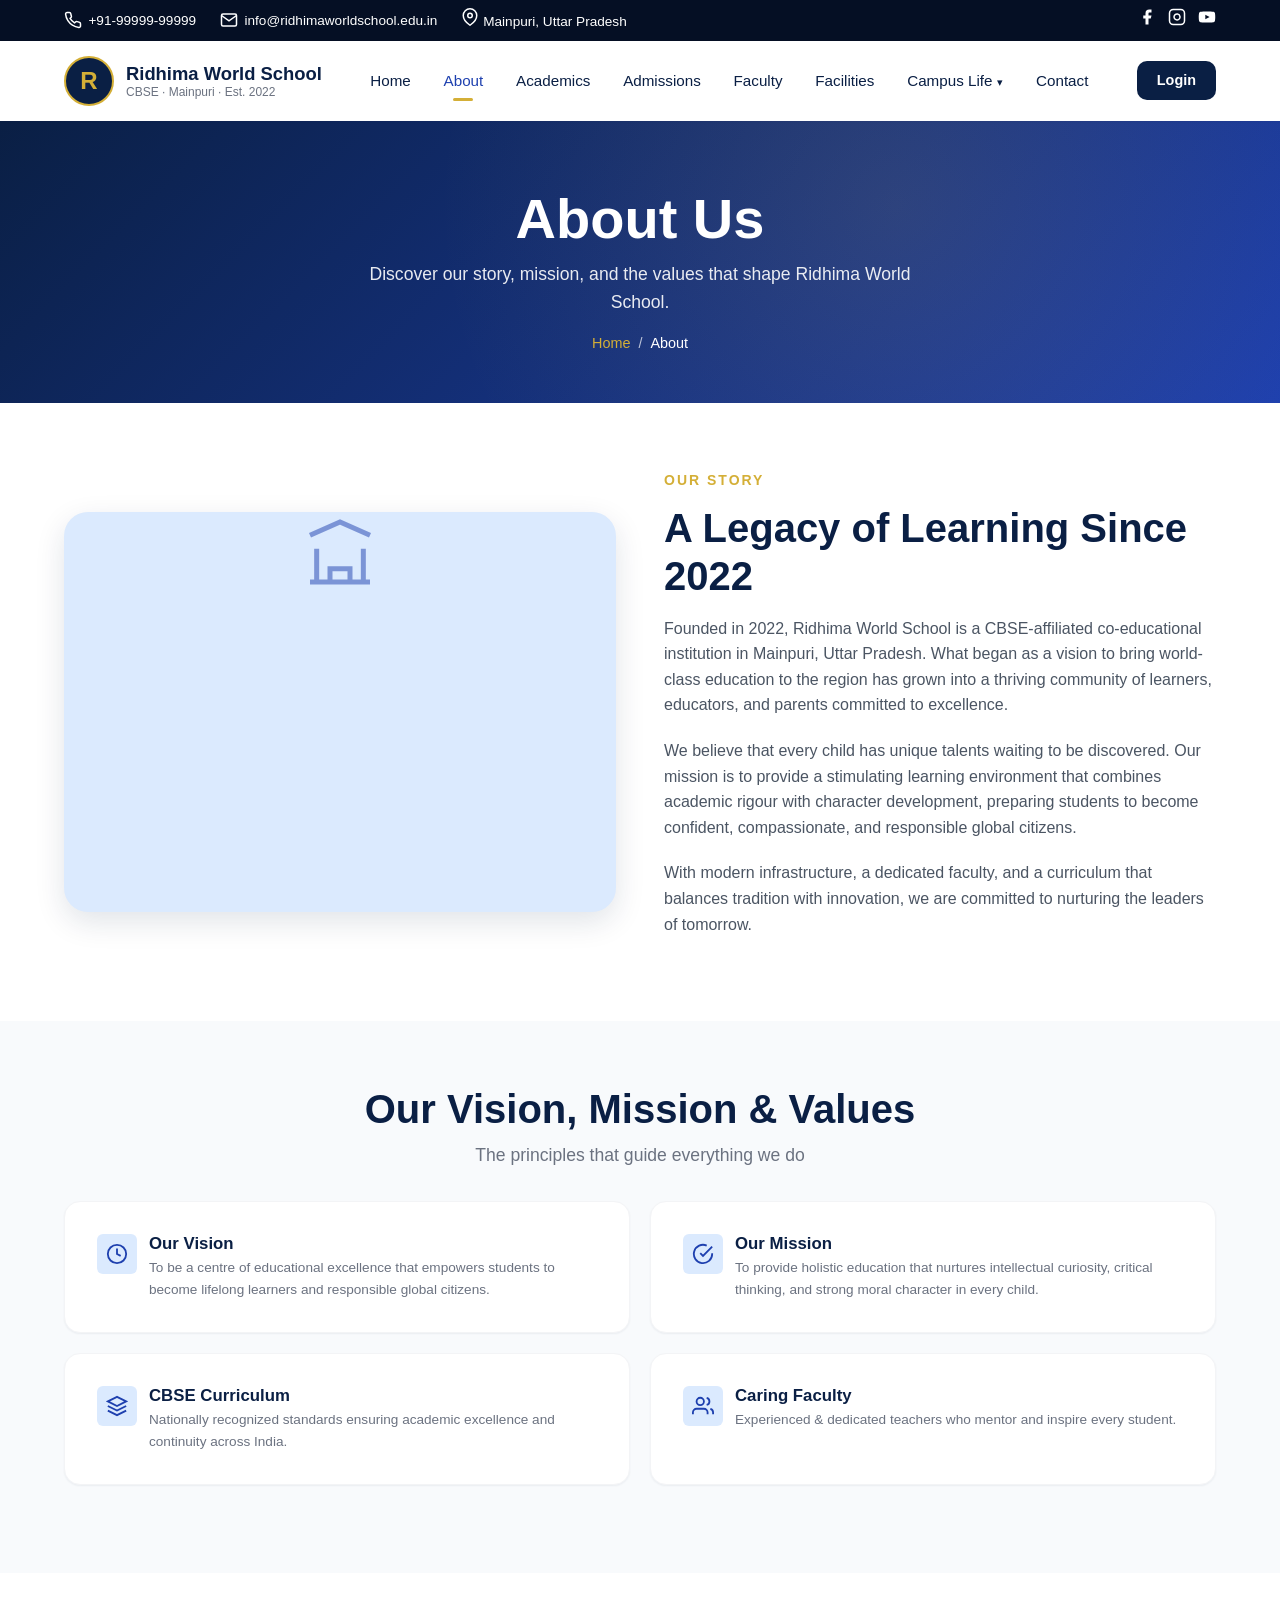
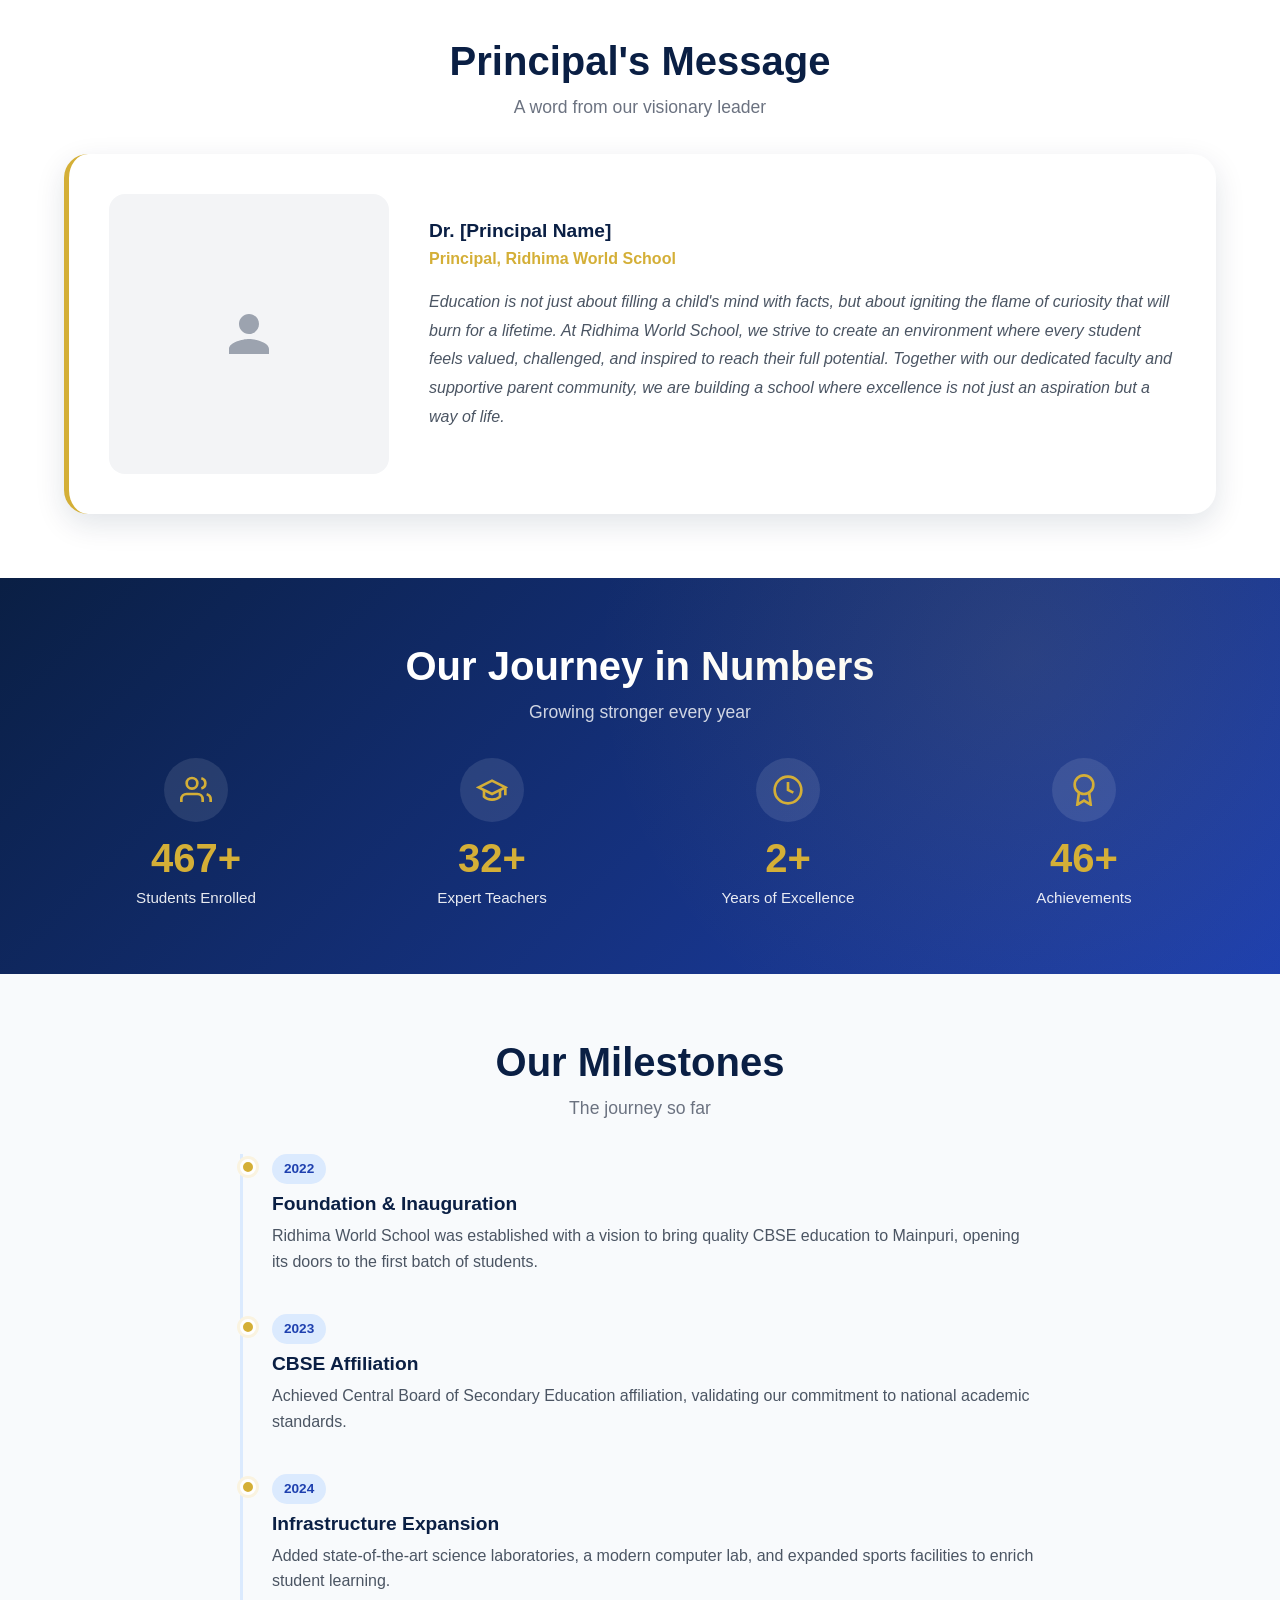
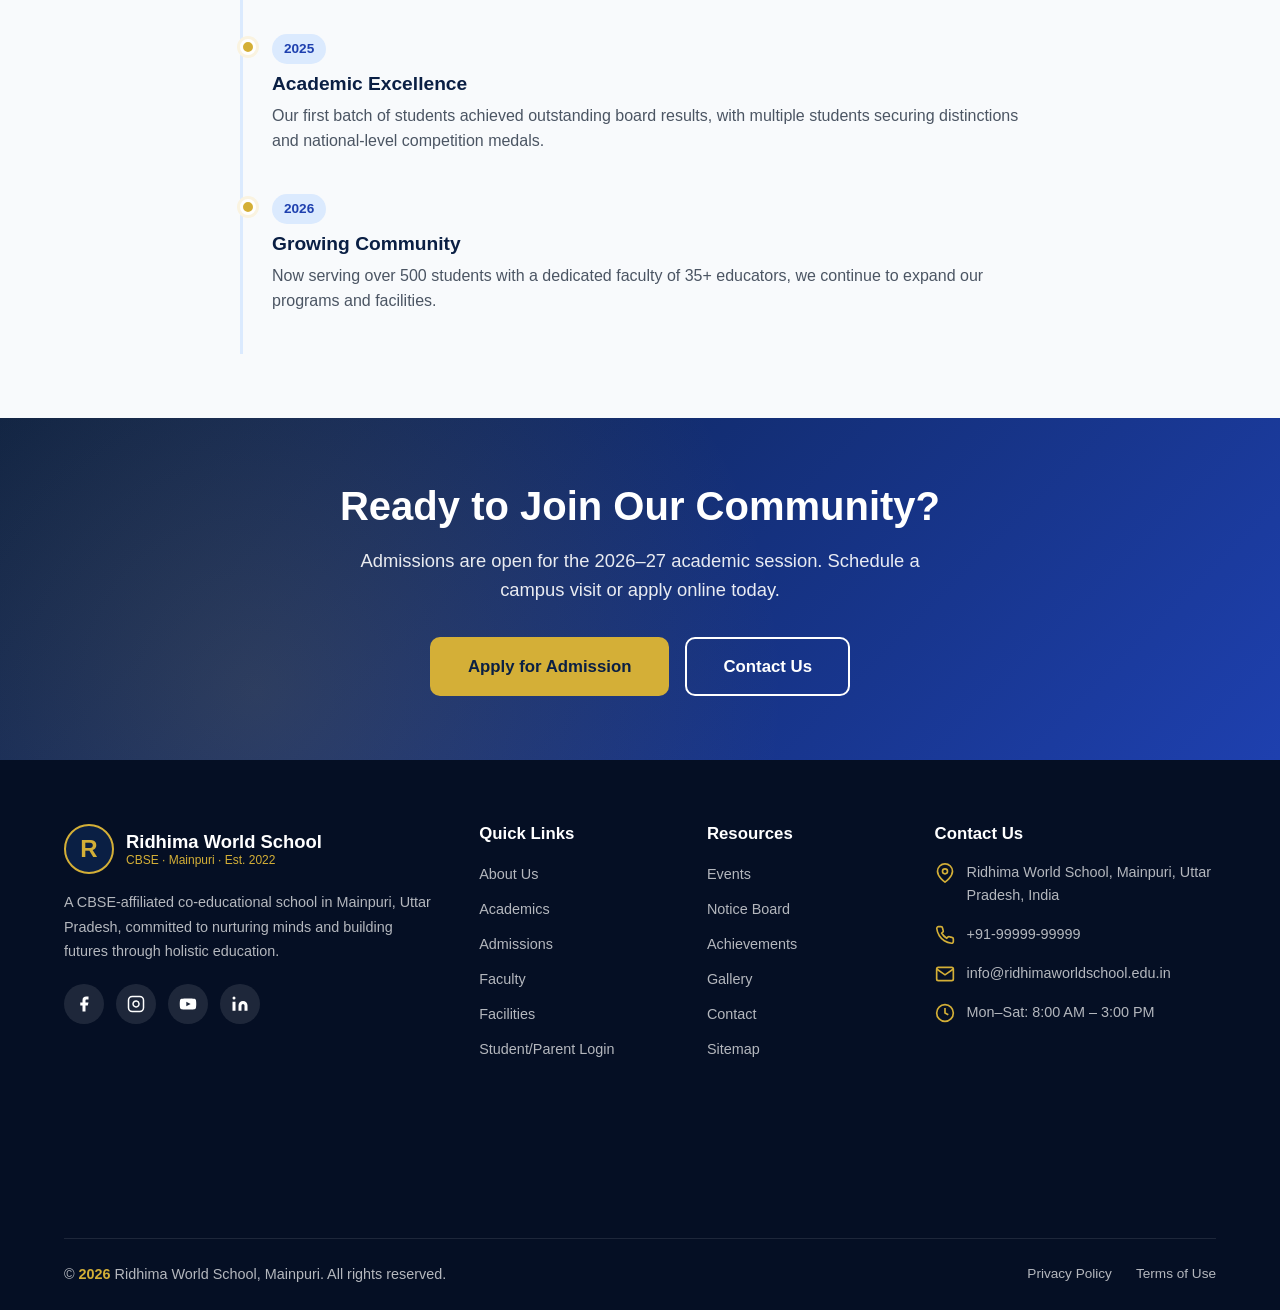
==== commit 568976b4: "Add About page with school story, vision/mission, principal's message, stats, and milestones timelin" ====
--- a/about.html
+++ b/about.html
@@ -4,18 +4,17 @@
   <meta charset="UTF-8">
   <meta name="viewport" content="width=device-width, initial-scale=1.0">
   <title>About Us | Ridhima World School, Mainpuri</title>
-  <meta name="description" content="Learn about Ridhima World School, a CBSE school in Mainpuri, UP established in 2022. Discover our vision, mission, core values, and journey of educational excellence.">
-  <meta name="keywords" content="Ridhima World School, Mainpuri, CBSE school, about">
+  <meta name="description" content="Learn about Ridhima World School, a CBSE school in Mainpuri committed to holistic education and nurturing future leaders.">
+  <meta name="keywords" content="">
+  <meta name="author" content="Ridhima World School">
   <meta name="robots" content="index, follow">
   <meta property="og:type" content="website">
+  <meta property="og:site_name" content="Ridhima World School">
   <meta property="og:title" content="About Us | Ridhima World School, Mainpuri">
-  <meta property="og:description" content="Learn about Ridhima World School, a CBSE school in Mainpuri, UP established in 2022. Discover our vision, mission, core values, and journey of educational excellence.">
+  <meta property="og:description" content="Learn about Ridhima World School, a CBSE school in Mainpuri committed to holistic education and nurturing future leaders.">
   <meta property="og:locale" content="en_IN">
-  <meta property="og:site_name" content="Ridhima World School">
-  <meta name="twitter:card" content="summary_large_image">
-  <meta name="twitter:title" content="About Us | Ridhima World School, Mainpuri">
-  <meta name="twitter:description" content="Learn about Ridhima World School, a CBSE school in Mainpuri, UP established in 2022. Discover our vision, mission, core values, and journey of educational excellence.">
   <link rel="icon" type="image/svg+xml" href="assets/favicon.svg">
+  <link rel="apple-touch-icon" href="assets/favicon.svg">
   <link rel="preconnect" href="https://fonts.googleapis.com">
   <link rel="preconnect" href="https://fonts.gstatic.com" crossorigin>
   <link href="https://fonts.googleapis.com/css2?family=Inter:wght@400;500;600;700&family=Poppins:wght@500;600;700;800&display=swap" rel="stylesheet">
@@ -23,11 +22,10 @@
 </head>
 <body>
   <a href="#main-content" class="skip-link">Skip to main content</a>
-  <!-- Top Bar -->
   <div class="topbar">
     <div class="container">
       <div class="topbar-info">
-        <a href="tel:+91XXXXXXXXX"><svg class="icon-sm" viewBox="0 0 24 24" fill="none" stroke="currentColor" stroke-width="2"><path d="M22 16.92v3a2 2 0 0 1-2.18 2 19.79 19.79 0 0 1-8.63-3.07 19.5 19.5 0 0 1-6-6 19.79 19.79 0 0 1-3.07-8.67A2 2 0 0 1 4.11 2h3a2 2 0 0 1 2 1.72 12.84 12.84 0 0 0 .7 2.81 2 2 0 0 1-.45 2.11L8.09 9.91a16 16 0 0 0 6 6l1.27-1.27a2 2 0 0 1 2.11-.45 12.84 12.84 0 0 0 2.81.7A2 2 0 0 1 22 16.92z"/></svg> +91-XXXXX-XXXXX</a>
+        <a href="tel:+919999999999"><svg class="icon-sm" viewBox="0 0 24 24" fill="none" stroke="currentColor" stroke-width="2"><path d="M22 16.92v3a2 2 0 0 1-2.18 2 19.79 19.79 0 0 1-8.63-3.07 19.5 19.5 0 0 1-6-6 19.79 19.79 0 0 1-3.07-8.67A2 2 0 0 1 4.11 2h3a2 2 0 0 1 2 1.72 12.84 12.84 0 0 0 .7 2.81 2 2 0 0 1-.45 2.11L8.09 9.91a16 16 0 0 0 6 6l1.27-1.27a2 2 0 0 1 2.11-.45 12.84 12.84 0 0 0 2.81.7A2 2 0 0 1 22 16.92z"/></svg> +91-99999-99999</a>
         <a href="mailto:info@ridhimaworldschool.edu.in"><svg class="icon-sm" viewBox="0 0 24 24" fill="none" stroke="currentColor" stroke-width="2"><path d="M4 4h16c1.1 0 2 .9 2 2v12c0 1.1-.9 2-2 2H4c-1.1 0-2-.9-2-2V6c0-1.1.9-2 2-2z"/><polyline points="22,6 12,13 2,6"/></svg> info@ridhimaworldschool.edu.in</a>
         <span><svg class="icon-sm" viewBox="0 0 24 24" fill="none" stroke="currentColor" stroke-width="2"><path d="M21 10c0 7-9 13-9 13s-9-6-9-13a9 9 0 0 1 18 0z"/><circle cx="12" cy="10" r="3"/></svg> Mainpuri, Uttar Pradesh</span>
       </div>
@@ -38,8 +36,6 @@
       </div>
     </div>
   </div>
-
-  <!-- Header -->
   <header class="site-header">
     <div class="container">
       <div class="header-inner">
@@ -47,16 +43,16 @@
           <div class="logo" aria-hidden="true">R</div>
           <div class="logo-text">
             <span class="school-name">Ridhima World School</span>
-            <span class="school-tag">CBSE • Mainpuri • Est. 2022</span>
+            <span class="school-tag">CBSE · Mainpuri · Est. 2022</span>
           </div>
         </a>
         <nav class="main-nav" id="primary-nav" aria-label="Primary navigation">
           <a href="index.html">Home</a>
-<a href="about.html" class="active">About</a>
-<a href="academics.html">Academics</a>
-<a href="admissions.html">Admissions</a>
-<a href="faculty.html">Faculty</a>
-<a href="facilities.html">Facilities</a>
+          <a href="about.html" class="active">About</a>
+          <a href="academics.html">Academics</a>
+          <a href="admissions.html">Admissions</a>
+          <a href="faculty.html">Faculty</a>
+          <a href="facilities.html">Facilities</a>
           <div class="has-dropdown">
             <a href="gallery.html">Campus Life</a>
             <div class="dropdown">
@@ -78,185 +74,92 @@
     </div>
   </header>
   <main id="main-content">
-    <section class="page-banner">
+    <section class="page-header">
       <div class="container">
-        <h1>About Our School</h1>
-        <p>Discover our story, vision, mission, and the values that guide us</p>
-        <nav class="breadcrumb" aria-label="Breadcrumb">
-          <a href="index.html">Home</a> <span>/</span> <span>About</span>
-        </nav>
+        <h1>About Us</h1>
+        <p>Discover our story, mission, and the values that shape Ridhima World School.</p>
+        <div class="breadcrumb"><a href="index.html">Home</a> <span>/</span> About</div>
       </div>
     </section>
-
-    <!-- About Intro -->
     <section class="section">
       <div class="container">
         <div class="about-preview">
-          <div class="about-image scale-in">
-            <div class="placeholder-img">
-              <svg width="80" height="80" viewBox="0 0 24 24" fill="none" stroke="currentColor" stroke-width="1.5"><path d="M3 21h18M3 7l9-4 9 4M5 21V11M19 21V11M9 21v-4h6v4"/></svg>
-            </div>
-          </div>
+          <div class="about-image scale-in"><div class="placeholder-img"><svg width="80" height="80" viewBox="0 0 24 24" fill="none" stroke="currentColor" stroke-width="1.5"><path d="M3 21h18M3 7l9-4 9 4M5 21V11M19 21V11M9 21v-4h6v4"/></svg></div></div>
           <div class="about-content slide-in-right">
-            <p class="subtitle">About Our School</p>
-            <h2>Building Tomorrow's Leaders Today</h2>
-            <p>Founded in 2022, Ridhima World School is a CBSE-affiliated co-educational institution located in Mainpuri, Uttar Pradesh. Born from a vision to provide world-class education in the region, our school has quickly established itself as a centre of academic excellence and holistic development.</p>
-            <p>At Ridhima World School, we believe that education extends far beyond textbooks. Our approach combines the rigour of the CBSE curriculum with innovative teaching methodologies, co-curricular activities, and a strong focus on values and character development. We strive to create an environment where every child feels safe, valued, and inspired to achieve their personal best.</p>
-            <p>With modern infrastructure, a dedicated and experienced faculty, and a student-centric philosophy, we are committed to nurturing confident, compassionate, and capable individuals who are ready to face the challenges of a rapidly changing world.</p>
+            <span class="subtitle">Our Story</span>
+            <h2>A Legacy of Learning Since 2022</h2>
+            <p>Founded in 2022, Ridhima World School is a CBSE-affiliated co-educational institution in Mainpuri, Uttar Pradesh. What began as a vision to bring world-class education to the region has grown into a thriving community of learners, educators, and parents committed to excellence.</p>
+            <p>We believe that every child has unique talents waiting to be discovered. Our mission is to provide a stimulating learning environment that combines academic rigour with character development, preparing students to become confident, compassionate, and responsible global citizens.</p>
+            <p>With modern infrastructure, a dedicated faculty, and a curriculum that balances tradition with innovation, we are committed to nurturing the leaders of tomorrow.</p>
           </div>
         </div>
       </div>
     </section>
-
-    <!-- Principal's Message -->
     <section class="section bg-light">
       <div class="container">
-        <div class="section-title">
-          <h2>Principal's Message</h2>
-          <p>A message from our esteemed principal</p>
+        <div class="section-title"><h2>Our Vision, Mission & Values</h2><p>The principles that guide everything we do</p></div>
+        <div class="values-grid">
+          <div class="info-card fade-in"><div class="value-item"><div class="icon"><svg class="icon-sm" viewBox="0 0 24 24" fill="none" stroke="currentColor" stroke-width="2"><circle cx="12" cy="12" r="10"/><polyline points="12 6 12 12 16 14"/></svg></div><div><h5>Our Vision</h5><p>To be a centre of educational excellence that empowers students to become lifelong learners and responsible global citizens.</p></div></div></div>
+          <div class="info-card fade-in"><div class="value-item"><div class="icon"><svg class="icon-sm" viewBox="0 0 24 24" fill="none" stroke="currentColor" stroke-width="2"><path d="M22 11.08V12a10 10 0 1 1-5.93-9.14"/><polyline points="22 4 12 14.01 9 11.01"/></svg></div><div><h5>Our Mission</h5><p>To provide holistic education that nurtures intellectual curiosity, critical thinking, and strong moral character in every child.</p></div></div></div>
+          <div class="info-card fade-in"><div class="value-item"><div class="icon"><svg class="icon-sm" viewBox="0 0 24 24" fill="none" stroke="currentColor" stroke-width="2"><path d="M12 2L2 7l10 5 10-5-10-5z"/><path d="M2 17l10 5 10-5M2 12l10 5 10-5"/></svg></div><div><h5>CBSE Curriculum</h5><p>Nationally recognized standards ensuring academic excellence and continuity across India.</p></div></div></div>
+          <div class="info-card fade-in"><div class="value-item"><div class="icon"><svg class="icon-sm" viewBox="0 0 24 24" fill="none" stroke="currentColor" stroke-width="2"><path d="M17 21v-2a4 4 0 0 0-4-4H5a4 4 0 0 0-4 4v2"/><circle cx="9" cy="7" r="4"/><path d="M23 21v-2a4 4 0 0 0-3-3.87M16 3.13a4 4 0 0 1 0 7.75"/></svg></div><div><h5>Caring Faculty</h5><p>Experienced & dedicated teachers who mentor and inspire every student.</p></div></div></div>
         </div>
+      </div>
+    </section>
+    <section class="section">
+      <div class="container">
+        <div class="section-title"><h2>Principal's Message</h2><p>A word from our visionary leader</p></div>
         <div class="principal-card fade-in">
-          <div class="principal-photo" role="img" aria-label="Principal photograph placeholder">
-            <svg width="60" height="60" viewBox="0 0 24 24" fill="currentColor"><path d="M12 12c2.21 0 4-1.79 4-4s-1.79-4-4-4-4 1.79-4 4 1.79 4 4 4zm0 2c-2.67 0-8 1.34-8 4v2h16v-2c0-2.66-5.33-4-8-4z"/></svg>
-          </div>
+          <div class="principal-photo" role="img" aria-label="Principal photograph placeholder"><svg width="60" height="60" viewBox="0 0 24 24" fill="currentColor"><path d="M12 12c2.21 0 4-1.79 4-4s-1.79-4-4-4-4 1.79-4 4 1.79 4 4 4zm0 2c-2.67 0-8 1.34-8 4v2h16v-2c0-2.66-5.33-4-8-4z"/></svg></div>
           <div class="principal-info">
             <h4>Dr. [Principal Name]</h4>
             <p class="designation">Principal, Ridhima World School</p>
-            <p class="message">At Ridhima World School, we believe that every child is unique and has immense potential waiting to be unlocked. Our role as educators is not just to impart knowledge but to be facilitators who guide, inspire, and support our students on their journey of discovery. We have created a learning environment that is both challenging and nurturing, where curiosity is celebrated, mistakes are seen as learning opportunities, and every achievement — big or small — is recognized. I invite you to join our school community and be a part of this exciting journey of growth and excellence.</p>
+            <p class="message">Education is not just about filling a child's mind with facts, but about igniting the flame of curiosity that will burn for a lifetime. At Ridhima World School, we strive to create an environment where every student feels valued, challenged, and inspired to reach their full potential. Together with our dedicated faculty and supportive parent community, we are building a school where excellence is not just an aspiration but a way of life.</p>
           </div>
         </div>
       </div>
     </section>
-
-    <!-- Vision & Mission -->
-    <section class="section">
+    <section class="section stats-section">
       <div class="container">
-        <div class="section-title">
-          <h2>Vision & Mission</h2>
-          <p>Guiding principles that shape everything we do</p>
+        <div class="section-title"><h2 class="text-white">Our Journey in Numbers</h2><p class="text-white" style="opacity:0.8;">Growing stronger every year</p></div>
+        <div class="stats-grid">
+          <div class="stat-item fade-in"><div class="stat-icon"><svg class="icon-lg" viewBox="0 0 24 24" fill="none" stroke="currentColor" stroke-width="2"><path d="M17 21v-2a4 4 0 0 0-4-4H5a4 4 0 0 0-4 4v2"/><circle cx="9" cy="7" r="4"/><path d="M23 21v-2a4 4 0 0 0-3-3.87M16 3.13a4 4 0 0 1 0 7.75"/></svg></div><div class="stat-num"><span data-counter="500" data-suffix="+">0</span></div><div class="stat-label">Students Enrolled</div></div>
+          <div class="stat-item fade-in"><div class="stat-icon"><svg class="icon-lg" viewBox="0 0 24 24" fill="none" stroke="currentColor" stroke-width="2"><path d="M22 10v6M2 10l10-5 10 5-10 5z"/><path d="M6 12v5c3 3 9 3 12 0v-5"/></svg></div><div class="stat-num"><span data-counter="35" data-suffix="+">0</span></div><div class="stat-label">Expert Teachers</div></div>
+          <div class="stat-item fade-in"><div class="stat-icon"><svg class="icon-lg" viewBox="0 0 24 24" fill="none" stroke="currentColor" stroke-width="2"><circle cx="12" cy="12" r="10"/><polyline points="12 6 12 12 16 14"/></svg></div><div class="stat-num"><span data-counter="3" data-suffix="+">0</span></div><div class="stat-label">Years of Excellence</div></div>
+          <div class="stat-item fade-in"><div class="stat-icon"><svg class="icon-lg" viewBox="0 0 24 24" fill="none" stroke="currentColor" stroke-width="2"><circle cx="12" cy="8" r="7"/><polyline points="8.21,13.89 7,23 12,20 17,23 15.79,13.88"/></svg></div><div class="stat-num"><span data-counter="50" data-suffix="+">0</span></div><div class="stat-label">Achievements</div></div>
         </div>
-        <div class="vm-cards">
-          <div class="vm-card fade-in">
-            <div class="vm-icon"><svg class="icon-lg" viewBox="0 0 24 24" fill="none" stroke="currentColor" stroke-width="2"><path d="M1 12s4-8 11-8 11 8 11 8-4 8-11 8-11-8-11-8z"/><circle cx="12" cy="12" r="3"/></svg></div>
-            <h3>Our Vision</h3>
-            <p>To be a premier centre of educational excellence that empowers students to become lifelong learners, critical thinkers, and responsible global citizens who contribute meaningfully to society.</p>
-          </div>
-          <div class="vm-card fade-in">
-            <div class="vm-icon"><svg class="icon-lg" viewBox="0 0 24 24" fill="none" stroke="currentColor" stroke-width="2"><polygon points="12 2 15.09 8.26 22 9.27 17 14.14 18.18 21.02 12 17.77 5.82 21.02 7 14.14 2 9.27 8.91 8.26 12 2"/></svg></div>
-            <h3>Our Mission</h3>
-            <p>To provide a holistic and inclusive education that nurtures intellectual curiosity, fosters creativity, builds character, and prepares students to meet the challenges of the 21st century with confidence and competence.</p>
-          </div>
-          <div class="vm-card fade-in">
-            <div class="vm-icon"><svg class="icon-lg" viewBox="0 0 24 24" fill="none" stroke="currentColor" stroke-width="2"><path d="M12 2L2 7l10 5 10-5-10-5z"/><path d="M2 17l10 5 10-5M2 12l10 5 10-5"/></svg></div>
-            <h3>Our Commitment</h3>
-            <p>To create a safe, stimulating, and supportive learning environment where every child is valued, every voice is heard, and every talent is nurtured towards its full potential.</p>
+      </div>
+    </section>
+    <section class="section bg-light">
+      <div class="container">
+        <div class="section-title"><h2>Our Milestones</h2><p>The journey so far</p></div>
+        <div class="timeline">
+          <div class="timeline-item fade-in"><span class="timeline-date">2022</span><h4>Foundation & Inauguration</h4><p>Ridhima World School was established with a vision to bring quality CBSE education to Mainpuri, opening its doors to the first batch of students.</p></div>
+          <div class="timeline-item fade-in"><span class="timeline-date">2023</span><h4>CBSE Affiliation</h4><p>Achieved Central Board of Secondary Education affiliation, validating our commitment to national academic standards.</p></div>
+          <div class="timeline-item fade-in"><span class="timeline-date">2024</span><h4>Infrastructure Expansion</h4><p>Added state-of-the-art science laboratories, a modern computer lab, and expanded sports facilities to enrich student learning.</p></div>
+          <div class="timeline-item fade-in"><span class="timeline-date">2025</span><h4>Academic Excellence</h4><p>Our first batch of students achieved outstanding board results, with multiple students securing distinctions and national-level competition medals.</p></div>
+          <div class="timeline-item fade-in"><span class="timeline-date">2026</span><h4>Growing Community</h4><p>Now serving over 500 students with a dedicated faculty of 35+ educators, we continue to expand our programs and facilities.</p></div>
+        </div>
+      </div>
+    </section>
+    <section class="section cta-section">
+      <div class="container">
+        <div class="fade-in">
+          <h2>Ready to Join Our Community?</h2>
+          <p>Admissions are open for the 2026–27 academic session. Schedule a campus visit or apply online today.</p>
+          <div class="cta-buttons">
+            <a href="admissions.html" class="btn btn-gold btn-lg">Apply for Admission</a>
+            <a href="contact.html" class="btn btn-outline-white btn-lg">Contact Us</a>
           </div>
         </div>
       </div>
     </section>
-
-    <!-- Core Values -->
-    <section class="section bg-light">
-      <div class="container">
-        <div class="section-title">
-          <h2>Our Core Values</h2>
-          <p>The principles that guide our school community</p>
-        </div>
-        <div class="core-values-grid">
-          <div class="core-value fade-in">
-            <div class="icon"><svg class="icon-svg" viewBox="0 0 24 24"><polygon points="12 2 15.09 8.26 22 9.27 17 14.14 18.18 21.02 12 17.77 5.82 21.02 7 14.14 2 9.27 8.91 8.26 12 2"/></svg></div>
-            <h4>Excellence</h4>
-            <p>Striving for the highest standards in everything we do.</p>
-          </div>
-          <div class="core-value fade-in">
-            <div class="icon"><svg class="icon-svg" viewBox="0 0 24 24"><path d="M12 22s8-4 8-10V5l-8-3-8 3v7c0 6 8 10 8 10z"/></svg></div>
-            <h4>Integrity</h4>
-            <p>Acting with honesty, fairness, and strong moral principles.</p>
-          </div>
-          <div class="core-value fade-in">
-            <div class="icon"><svg class="icon-svg" viewBox="0 0 24 24"><path d="M17 21v-2a4 4 0 0 0-4-4H5a4 4 0 0 0-4 4v2"/><circle cx="9" cy="7" r="4"/><path d="M23 21v-2a4 4 0 0 0-3-3.87M16 3.13a4 4 0 0 1 0 7.75"/></svg></div>
-            <h4>Respect</h4>
-            <p>Valuing diversity and treating everyone with dignity.</p>
-          </div>
-          <div class="core-value fade-in">
-            <div class="icon"><svg class="icon-svg" viewBox="0 0 24 24"><path d="M22 11.08V12a10 10 0 1 1-5.93-9.14"/><polyline points="22 4 12 14.01 9 11.01"/></svg></div>
-            <h4>Responsibility</h4>
-            <p>Being accountable for our actions and their impact.</p>
-          </div>
-          <div class="core-value fade-in">
-            <div class="icon"><svg class="icon-svg" viewBox="0 0 24 24"><path d="M9 18h6M10 22h4M12 2a7 7 0 0 0-4 12.74V17h8v-2.26A7 7 0 0 0 12 2z"/></svg></div>
-            <h4>Innovation</h4>
-            <p>Embracing creativity and new approaches to learning.</p>
-          </div>
-          <div class="core-value fade-in">
-            <div class="icon"><svg class="icon-svg" viewBox="0 0 24 24"><path d="M20.84 4.61a5.5 5.5 0 0 0-7.78 0L12 5.67l-1.06-1.06a5.5 5.5 0 0 0-7.78 7.78l1.06 1.06L12 21.23l7.78-7.78 1.06-1.06a5.5 5.5 0 0 0 0-7.78z"/></svg></div>
-            <h4>Compassion</h4>
-            <p>Caring for others and contributing to the community.</p>
-          </div>
-        </div>
-      </div>
-    </section>
-
-    <!-- School History Timeline -->
-    <section class="section">
-      <div class="container">
-        <div class="section-title">
-          <h2>Our Journey</h2>
-          <p>Key milestones in the story of Ridhima World School</p>
-        </div>
-        <div class="timeline">
-          <div class="timeline-item fade-in">
-            <span class="timeline-year">2022</span>
-            <h4>Foundation</h4>
-            <p>Ridhima World School was established with a vision to bring quality education to Mainpuri. The school opened its doors with initial enrolment of 150 students across primary and middle grades.</p>
-          </div>
-          <div class="timeline-item fade-in">
-            <span class="timeline-year">2022</span>
-            <h4>CBSE Affiliation</h4>
-            <p>Received affiliation from the Central Board of Secondary Education (CBSE), marking a significant milestone in our commitment to academic standards.</p>
-          </div>
-          <div class="timeline-item fade-in">
-            <span class="timeline-year">2023</span>
-            <h4>Infrastructure Expansion</h4>
-            <p>Added state-of-the-art science laboratories, computer lab, and a well-stocked library. Introduced smart classroom technology across all sections.</p>
-          </div>
-          <div class="timeline-item fade-in">
-            <span class="timeline-year">2023</span>
-            <h4>First Annual Day</h4>
-            <p>Celebrated our first Annual Day function with enthusiastic participation from students, parents, and the community. The event showcased the diverse talents of our students.</p>
-          </div>
-          <div class="timeline-item fade-in">
-            <span class="timeline-year">2024</span>
-            <h4>Senior Secondary Section</h4>
-            <p>Expanded to include Classes XI and XII with Science and Commerce streams, providing students with broader academic opportunities.</p>
-          </div>
-          <div class="timeline-item fade-in">
-            <span class="timeline-year">2025</span>
-            <h4>First CBSE Board Results</h4>
-            <p>Our first batch of Class X students achieved a 100% pass rate in the CBSE Board examinations, with several students scoring above 90%.</p>
-          </div>
-          <div class="timeline-item fade-in">
-            <span class="timeline-year">2026</span>
-            <h4>Growing Stronger</h4>
-            <p>With over 500 students, 35+ faculty members, and a growing list of achievements, Ridhima World School continues to expand its horizons and impact in the region.</p>
-          </div>
-        </div>
-      </div>
-    </section>
-
   </main>
-  <!-- Footer -->
   <footer class="site-footer">
     <div class="container">
       <div class="footer-grid">
         <div class="footer-brand">
-          <div class="logo-area">
-            <div class="logo" aria-hidden="true">R</div>
-            <div class="logo-text">
-              <span class="school-name">Ridhima World School</span>
-              <span class="school-tag">CBSE • Mainpuri • Est. 2022</span>
-            </div>
-          </div>
+          <div class="logo-area"><div class="logo" aria-hidden="true">R</div><div class="logo-text"><span class="school-name">Ridhima World School</span><span class="school-tag">CBSE · Mainpuri · Est. 2022</span></div></div>
           <p>A CBSE-affiliated co-educational school in Mainpuri, Uttar Pradesh, committed to nurturing minds and building futures through holistic education.</p>
           <div class="footer-social">
             <a href="#" aria-label="Facebook"><svg class="icon-sm" viewBox="0 0 24 24" fill="currentColor"><path d="M18 2h-3a5 5 0 0 0-5 5v3H7v4h3v8h4v-8h3l1-4h-4V7a1 1 0 0 1 1-1h3z"/></svg></a>
@@ -265,68 +168,28 @@
             <a href="#" aria-label="LinkedIn"><svg class="icon-sm" viewBox="0 0 24 24" fill="currentColor"><path d="M16 8a6 6 0 0 1 6 6v7h-4v-7a2 2 0 0 0-4 0v7h-4v-7a6 6 0 0 1 6-6zM2 9h4v12H2zM4 2a2 2 0 1 1 0 4 2 2 0 0 1 0-4z"/></svg></a>
           </div>
         </div>
-        <div class="footer-col">
-          <h5>Quick Links</h5>
-          <ul>
-            <li><a href="about.html">About Us</a></li>
-            <li><a href="academics.html">Academics</a></li>
-            <li><a href="admissions.html">Admissions</a></li>
-            <li><a href="faculty.html">Faculty</a></li>
-            <li><a href="facilities.html">Facilities</a></li>
-            <li><a href="portal.html">Student/Parent Login</a></li>
-          </ul>
-        </div>
-        <div class="footer-col">
-          <h5>Resources</h5>
-          <ul>
-            <li><a href="events.html">Events</a></li>
-            <li><a href="notices.html">Notice Board</a></li>
-            <li><a href="achievements.html">Achievements</a></li>
-            <li><a href="gallery.html">Gallery</a></li>
-            <li><a href="contact.html">Contact</a></li>
-          </ul>
-        </div>
+        <div class="footer-col"><h5>Quick Links</h5><ul><li><a href="about.html">About Us</a></li><li><a href="academics.html">Academics</a></li><li><a href="admissions.html">Admissions</a></li><li><a href="faculty.html">Faculty</a></li><li><a href="facilities.html">Facilities</a></li><li><a href="portal.html">Student/Parent Login</a></li></ul></div>
+        <div class="footer-col"><h5>Resources</h5><ul><li><a href="events.html">Events</a></li><li><a href="notices.html">Notice Board</a></li><li><a href="achievements.html">Achievements</a></li><li><a href="gallery.html">Gallery</a></li><li><a href="contact.html">Contact</a></li><li><a href="sitemap.xml">Sitemap</a></li></ul></div>
         <div class="footer-col">
           <h5>Contact Us</h5>
-          <div class="footer-contact-item">
-            <svg class="icon-sm" viewBox="0 0 24 24" fill="none" stroke="currentColor" stroke-width="2"><path d="M21 10c0 7-9 13-9 13s-9-6-9-13a9 9 0 0 1 18 0z"/><circle cx="12" cy="10" r="3"/></svg>
-            <span>Ridhima World School, Mainpuri, Uttar Pradesh, India</span>
-          </div>
-          <div class="footer-contact-item">
-            <svg class="icon-sm" viewBox="0 0 24 24" fill="none" stroke="currentColor" stroke-width="2"><path d="M22 16.92v3a2 2 0 0 1-2.18 2 19.79 19.79 0 0 1-8.63-3.07 19.5 19.5 0 0 1-6-6 19.79 19.79 0 0 1-3.07-8.67A2 2 0 0 1 4.11 2h3a2 2 0 0 1 2 1.72 12.84 12.84 0 0 0 .7 2.81 2 2 0 0 1-.45 2.11L8.09 9.91a16 16 0 0 0 6 6l1.27-1.27a2 2 0 0 1 2.11-.45 12.84 12.84 0 0 0 2.81.7A2 2 0 0 1 22 16.92z"/></svg>
-            <span>+91-XXXXX-XXXXX</span>
-          </div>
-          <div class="footer-contact-item">
-            <svg class="icon-sm" viewBox="0 0 24 24" fill="none" stroke="currentColor" stroke-width="2"><path d="M4 4h16c1.1 0 2 .9 2 2v12c0 1.1-.9 2-2 2H4c-1.1 0-2-.9-2-2V6c0-1.1.9-2 2-2z"/><polyline points="22,6 12,13 2,6"/></svg>
-            <span>info@ridhimaworldschool.edu.in</span>
-          </div>
-          <div class="footer-contact-item">
-            <svg class="icon-sm" viewBox="0 0 24 24" fill="none" stroke="currentColor" stroke-width="2"><circle cx="12" cy="12" r="10"/><polyline points="12 6 12 12 16 14"/></svg>
-            <span>Mon–Sat: 8:00 AM – 3:00 PM</span>
-          </div>
-          <div class="footer-map">
-            <iframe src="https://www.google.com/maps/embed?pb=!1m18!1m12!1m3!1d3540.9!2d79.0266!3d27.2316!2m3!1f0!2f0!3f0!3m2!1i1024!2i768!4f13.1!3m3!1m2!1s0x397489e1a1c1c1c1%3A0x0!2sMainpuri%2C%20Uttar%20Pradesh!5e0!3m2!1sen!2sin!4v1700000000000" loading="lazy" title="School location on Google Maps"></iframe>
-          </div>
+          <div class="footer-contact-item"><svg class="icon-sm" viewBox="0 0 24 24" fill="none" stroke="currentColor" stroke-width="2"><path d="M21 10c0 7-9 13-9 13s-9-6-9-13a9 9 0 0 1 18 0z"/><circle cx="12" cy="10" r="3"/></svg><span>Ridhima World School, Mainpuri, Uttar Pradesh, India</span></div>
+          <div class="footer-contact-item"><svg class="icon-sm" viewBox="0 0 24 24" fill="none" stroke="currentColor" stroke-width="2"><path d="M22 16.92v3a2 2 0 0 1-2.18 2 19.79 19.79 0 0 1-8.63-3.07 19.5 19.5 0 0 1-6-6 19.79 19.79 0 0 1-3.07-8.67A2 2 0 0 1 4.11 2h3a2 2 0 0 1 2 1.72 12.84 12.84 0 0 0 .7 2.81 2 2 0 0 1-.45 2.11L8.09 9.91a16 16 0 0 0 6 6l1.27-1.27a2 2 0 0 1 2.11-.45 12.84 12.84 0 0 0 2.81.7A2 2 0 0 1 22 16.92z"/></svg><span>+91-99999-99999</span></div>
+          <div class="footer-contact-item"><svg class="icon-sm" viewBox="0 0 24 24" fill="none" stroke="currentColor" stroke-width="2"><path d="M4 4h16c1.1 0 2 .9 2 2v12c0 1.1-.9 2-2 2H4c-1.1 0-2-.9-2-2V6c0-1.1.9-2 2-2z"/><polyline points="22,6 12,13 2,6"/></svg><span>info@ridhimaworldschool.edu.in</span></div>
+          <div class="footer-contact-item"><svg class="icon-sm" viewBox="0 0 24 24" fill="none" stroke="currentColor" stroke-width="2"><circle cx="12" cy="12" r="10"/><polyline points="12 6 12 12 16 14"/></svg><span>Mon–Sat: 8:00 AM – 3:00 PM</span></div>
+          <div class="footer-map"><iframe src="https://www.google.com/maps/embed?pb=!1m18!1m12!1m3!1d3540.9!2d79.0266!3d27.2316!2m3!1f0!2f0!3f0!3m2!1i1024!2i768!4f13.1!3m3!1m2!1s0x397489e1a1c1c1c1%3A0x0!2sMainpuri%2C%20Uttar%20Pradesh!5e0!3m2!1sen!2sin!4v1700000000000" loading="lazy" title="School location on Google Maps"></iframe></div>
         </div>
       </div>
       <div class="footer-bottom">
         <p>&copy; <span class="current-year">2026</span> Ridhima World School, Mainpuri. All rights reserved.</p>
-        <div class="footer-bottom-links">
-          <a href="#">Privacy Policy</a>
-          <a href="#">Terms of Use</a>
-        </div>
+        <div class="footer-bottom-links"><a href="#">Privacy Policy</a><a href="#">Terms of Use</a></div>
       </div>
     </div>
   </footer>
-  <button class="scroll-top" aria-label="Scroll to top">
-    <svg class="icon-svg" viewBox="0 0 24 24"><polyline points="18 15 12 9 6 15"/></svg>
-  </button>
+  <button class="scroll-top" aria-label="Scroll to top"><svg class="icon-svg" viewBox="0 0 24 24"><polyline points="18 15 12 9 6 15"/></svg></button>
   <div class="lightbox" role="dialog" aria-label="Image viewer" aria-modal="true">
     <button class="lightbox-close" aria-label="Close">&times;</button>
     <button class="lightbox-nav lightbox-prev" aria-label="Previous image">&#8249;</button>
-    <div class="lightbox-content">
-      <div class="lightbox-placeholder"><svg width="48" height="48" viewBox="0 0 24 24" fill="currentColor"><path d="M3 3h18v18H3z" opacity="0.3"/></svg></div>
-    </div>
+    <div class="lightbox-content"><div class="lightbox-placeholder"><svg width="48" height="48" viewBox="0 0 24 24" fill="currentColor"><path d="M3 3h18v18H3z" opacity="0.3"/></svg></div></div>
     <button class="lightbox-nav lightbox-next" aria-label="Next image">&#8250;</button>
   </div>
   <script src="js/script.js"></script>
--- a/css/style.css
+++ b/css/style.css
@@ -0,0 +1,676 @@
+/* ============================================================
+   Ridhima World School — Design System
+   Palette: Navy / Blue / Gold / White
+   ============================================================ */
+
+/* ---------- Design Tokens ---------- */
+:root {
+  /* Colors */
+  --navy: #0a1f44;
+  --navy-light: #142a56;
+  --navy-dark: #050f24;
+  --blue: #1e40af;
+  --blue-light: #3b82f6;
+  --blue-lighter: #60a5fa;
+  --blue-pale: #dbeafe;
+  --gold: #d4af37;
+  --gold-light: #e6c558;
+  --gold-dark: #b8941f;
+  --gold-pale: #faf3e0;
+  --white: #ffffff;
+  --off-white: #f8fafc;
+  --gray-50: #f9fafb;
+  --gray-100: #f3f4f6;
+  --gray-200: #e5e7eb;
+  --gray-300: #d1d5db;
+  --gray-400: #9ca3af;
+  --gray-500: #6b7280;
+  --gray-600: #4b5563;
+  --gray-700: #374151;
+  --gray-800: #1f2937;
+  --gray-900: #111827;
+  --success: #10b981;
+  --success-light: #d1fae5;
+  --danger: #ef4444;
+  --danger-light: #fee2e2;
+  --warning: #f59e0b;
+  --info: #3b82f6;
+
+  /* Typography */
+  --font-heading: 'Poppins', sans-serif;
+  --font-body: 'Inter', sans-serif;
+
+  /* Spacing */
+  --space-xs: 0.5rem;
+  --space-sm: 1rem;
+  --space-md: 1.5rem;
+  --space-lg: 2rem;
+  --space-xl: 3rem;
+  --space-2xl: 4rem;
+
+  /* Radius */
+  --radius-sm: 6px;
+  --radius-md: 10px;
+  --radius-lg: 16px;
+  --radius-xl: 24px;
+  --radius-full: 9999px;
+
+  /* Shadows */
+  --shadow-sm: 0 1px 2px rgba(10,31,68,0.06);
+  --shadow-md: 0 4px 12px rgba(10,31,68,0.08);
+  --shadow-lg: 0 10px 30px rgba(10,31,68,0.12);
+  --shadow-xl: 0 20px 50px rgba(10,31,68,0.15);
+  --shadow-gold: 0 8px 24px rgba(212,175,55,0.25);
+
+  /* Layout */
+  --container-max: 1200px;
+  --header-height: 80px;
+  --transition: 0.3s cubic-bezier(0.4, 0, 0.2, 1);
+}
+
+/* ---------- Reset & Base ---------- */
+*, *::before, *::after { box-sizing: border-box; margin: 0; padding: 0; }
+
+html { scroll-behavior: smooth; font-size: 16px; scroll-padding-top: 100px; }
+
+body {
+  font-family: var(--font-body);
+  color: var(--gray-800);
+  line-height: 1.6;
+  background: var(--white);
+  overflow-x: hidden;
+  -webkit-font-smoothing: antialiased;
+  -moz-osx-font-smoothing: grayscale;
+}
+
+h1, h2, h3, h4, h5, h6 { font-family: var(--font-heading); font-weight: 700; line-height: 1.2; color: var(--navy); }
+h1 { font-size: clamp(2rem, 5vw, 3.5rem); }
+h2 { font-size: clamp(1.75rem, 4vw, 2.5rem); }
+h3 { font-size: clamp(1.25rem, 3vw, 1.75rem); }
+h4 { font-size: 1.2rem; }
+h5 { font-size: 1.05rem; }
+p { margin-bottom: 1rem; }
+
+a { color: var(--blue); text-decoration: none; transition: color var(--transition); }
+a:hover { color: var(--gold); }
+
+img { max-width: 100%; height: auto; display: block; }
+
+ul, ol { margin-bottom: 1rem; padding-left: 1.5rem; }
+li { margin-bottom: 0.5rem; }
+
+/* ---------- Accessibility ---------- */
+.skip-link {
+  position: absolute; top: -100px; left: 0; z-index: 10000;
+  background: var(--gold); color: var(--navy); padding: 0.75rem 1.5rem;
+  border-radius: 0 0 var(--radius-md) 0; font-weight: 600;
+}
+.skip-link:focus { top: 0; }
+
+.sr-only {
+  position: absolute; width: 1px; height: 1px; padding: 0; margin: -1px;
+  overflow: hidden; clip: rect(0,0,0,0); white-space: nowrap; border: 0;
+}
+
+/* ---------- Layout ---------- */
+.container { max-width: var(--container-max); margin: 0 auto; padding: 0 1.5rem; width: 100%; }
+
+.section { padding: var(--space-2xl) 0; }
+.section-sm { padding: var(--space-xl) 0; }
+.bg-light { background: var(--off-white); }
+.bg-navy { background: var(--navy); }
+.bg-gold { background: var(--gold-pale); }
+
+.section-title { text-align: center; margin-bottom: var(--space-lg); }
+.section-title h2 { margin-bottom: 0.5rem; }
+.section-title p { color: var(--gray-500); font-size: 1.1rem; max-width: 600px; margin: 0 auto; }
+
+.text-center { text-align: center; }
+.text-white { color: var(--white) !important; }
+.text-white h2, .text-white h3, .text-white h4 { color: var(--white); }
+
+.subtitle { display: inline-block; color: var(--gold); font-weight: 600; font-size: 0.875rem; text-transform: uppercase; letter-spacing: 2px; margin-bottom: 0.5rem; }
+
+/* ---------- Buttons ---------- */
+.btn {
+  display: inline-flex; align-items: center; justify-content: center; gap: 0.5rem;
+  padding: 0.75rem 1.75rem; font-family: var(--font-heading); font-weight: 600;
+  font-size: 0.95rem; border-radius: var(--radius-md); border: 2px solid transparent;
+  cursor: pointer; transition: all var(--transition); text-align: center;
+  text-decoration: none; white-space: nowrap; line-height: 1.4;
+}
+.btn:hover { transform: translateY(-2px); box-shadow: var(--shadow-md); }
+.btn-lg { padding: 1rem 2.25rem; font-size: 1.05rem; }
+.btn-sm { padding: 0.5rem 1.25rem; font-size: 0.875rem; }
+.btn-primary { background: var(--blue); color: var(--white); }
+.btn-primary:hover { background: var(--navy); color: var(--white); }
+.btn-gold { background: var(--gold); color: var(--navy); }
+.btn-gold:hover { background: var(--gold-light); color: var(--navy); box-shadow: var(--shadow-gold); }
+.btn-outline { background: transparent; color: var(--navy); border-color: var(--navy); }
+.btn-outline:hover { background: var(--navy); color: var(--white); }
+.btn-outline-white { background: transparent; color: var(--white); border-color: var(--white); }
+.btn-outline-white:hover { background: var(--white); color: var(--navy); }
+.btn-outline-gold { background: transparent; color: var(--gold); border-color: var(--gold); }
+.btn-outline-gold:hover { background: var(--gold); color: var(--navy); }
+
+/* ---------- Topbar ---------- */
+.topbar { background: var(--navy-dark); color: var(--white); font-size: 0.85rem; padding: 0.5rem 0; }
+.topbar .container { display: flex; justify-content: space-between; align-items: center; gap: 1rem; }
+.topbar-info { display: flex; align-items: center; gap: 1.5rem; flex-wrap: wrap; }
+.topbar-info a { color: var(--white); display: flex; align-items: center; gap: 0.4rem; }
+.topbar-info a:hover { color: var(--gold); }
+.topbar-social { display: flex; gap: 0.75rem; }
+.topbar-social a { color: var(--white); }
+.topbar-social a:hover { color: var(--gold); }
+.icon-sm { width: 18px; height: 18px; }
+
+/* ---------- Header / Nav ---------- */
+.site-header {
+  background: var(--white); position: sticky; top: 0; z-index: 1000;
+  box-shadow: var(--shadow-sm); transition: box-shadow var(--transition);
+}
+.site-header.scrolled { box-shadow: var(--shadow-md); }
+.header-inner { display: flex; align-items: center; justify-content: space-between; height: var(--header-height); gap: 1rem; }
+
+.logo-area { display: flex; align-items: center; gap: 0.75rem; color: var(--navy); }
+.logo-area:hover { color: var(--navy); }
+.logo {
+  width: 50px; height: 50px; border-radius: 50%; background: var(--navy);
+  color: var(--gold); display: flex; align-items: center; justify-content: center;
+  font-family: var(--font-heading); font-weight: 800; font-size: 1.5rem; flex-shrink: 0;
+  border: 2px solid var(--gold);
+}
+.logo-text { display: flex; flex-direction: column; line-height: 1.2; }
+.school-name { font-family: var(--font-heading); font-weight: 700; font-size: 1.15rem; color: var(--navy); }
+.school-tag { font-size: 0.75rem; color: var(--gray-500); }
+
+.main-nav { display: flex; align-items: center; gap: 0.25rem; }
+.main-nav > a, .has-dropdown > a {
+  padding: 0.6rem 0.9rem; font-weight: 500; color: var(--navy); border-radius: var(--radius-sm);
+  font-size: 0.95rem; transition: all var(--transition); position: relative;
+}
+.main-nav > a:hover, .has-dropdown > a:hover { color: var(--blue); background: var(--blue-pale); }
+.main-nav > a.active { color: var(--blue); }
+.main-nav > a.active::after {
+  content: ''; position: absolute; bottom: 2px; left: 50%; transform: translateX(-50%);
+  width: 20px; height: 3px; background: var(--gold); border-radius: 2px;
+}
+
+/* Dropdown */
+.has-dropdown { position: relative; }
+.has-dropdown > a::after { content: '▾'; font-size: 0.7rem; margin-left: 0.3rem; }
+.dropdown {
+  position: absolute; top: 100%; left: 0; background: var(--white);
+  min-width: 200px; border-radius: var(--radius-md); box-shadow: var(--shadow-lg);
+  padding: 0.5rem; opacity: 0; visibility: hidden; transform: translateY(10px);
+  transition: all var(--transition);
+}
+.has-dropdown:hover .dropdown, .has-dropdown:focus-within .dropdown { opacity: 1; visibility: visible; transform: translateY(0); }
+.dropdown a { display: block; padding: 0.6rem 0.9rem; border-radius: var(--radius-sm); color: var(--navy); font-size: 0.9rem; }
+.dropdown a:hover { background: var(--blue-pale); color: var(--blue); }
+
+.header-actions { display: flex; align-items: center; gap: 0.75rem; }
+.btn-login { padding: 0.5rem 1.25rem; font-size: 0.9rem; background: var(--navy); color: var(--white); border-radius: var(--radius-md); font-weight: 600; }
+.btn-login:hover { background: var(--gold); color: var(--navy); }
+
+/* Mobile toggle */
+.menu-toggle { display: none; flex-direction: column; gap: 5px; background: none; border: none; cursor: pointer; padding: 0.5rem; }
+.menu-toggle span { width: 26px; height: 3px; background: var(--navy); border-radius: 2px; transition: all var(--transition); }
+.menu-toggle.active span:nth-child(1) { transform: translateY(8px) rotate(45deg); }
+.menu-toggle.active span:nth-child(2) { opacity: 0; }
+.menu-toggle.active span:nth-child(3) { transform: translateY(-8px) rotate(-45deg); }
+
+/* ---------- Hero ---------- */
+.hero { position: relative; min-height: 90vh; display: flex; align-items: center; color: var(--white); overflow: hidden; }
+.hero-bg {
+  position: absolute; inset: 0; z-index: 0;
+  background: linear-gradient(135deg, var(--navy) 0%, var(--blue) 50%, var(--navy-light) 100%);
+}
+.hero-bg::after {
+  content: ''; position: absolute; inset: 0;
+  background: radial-gradient(circle at 30% 50%, rgba(212,175,55,0.15), transparent 50%),
+              radial-gradient(circle at 70% 80%, rgba(59,130,246,0.2), transparent 50%);
+}
+.hero-pattern {
+  position: absolute; inset: 0; z-index: 1; opacity: 0.05;
+  background-image: repeating-linear-gradient(45deg, var(--white) 0, var(--white) 1px, transparent 1px, transparent 30px);
+}
+.hero .container { position: relative; z-index: 2; }
+.hero-content { max-width: 700px; padding: 3rem 0; }
+.hero-badge {
+  display: inline-flex; align-items: center; gap: 0.5rem;
+  background: rgba(212,175,55,0.15); color: var(--gold); border: 1px solid var(--gold);
+  padding: 0.5rem 1rem; border-radius: var(--radius-full); font-weight: 600; font-size: 0.85rem; margin-bottom: 1.5rem;
+}
+.hero h1 { color: var(--white); margin-bottom: 1.25rem; }
+.hero h1 .highlight { color: var(--gold); }
+.hero p { font-size: 1.15rem; opacity: 0.9; margin-bottom: 2rem; max-width: 600px; }
+.hero-buttons { display: flex; gap: 1rem; flex-wrap: wrap; margin-bottom: 2.5rem; }
+.hero-stats { display: flex; gap: 2.5rem; flex-wrap: wrap; }
+.hero-stat .num { font-family: var(--font-heading); font-size: 2rem; font-weight: 800; color: var(--gold); }
+.hero-stat .label { font-size: 0.85rem; opacity: 0.85; }
+.hero-wave { position: absolute; bottom: -1px; left: 0; right: 0; z-index: 2; line-height: 0; }
+.hero-wave svg { width: 100%; height: 80px; }
+
+/* ---------- Quick Info Cards ---------- */
+.quick-info { display: grid; grid-template-columns: repeat(auto-fit, minmax(180px, 1fr)); gap: 1.25rem; margin-top: -3rem; position: relative; z-index: 5; }
+.quick-card {
+  background: var(--white); border-radius: var(--radius-lg); padding: 1.5rem; text-align: center;
+  box-shadow: var(--shadow-lg); transition: all var(--transition); border-top: 4px solid var(--gold);
+}
+.quick-card:hover { transform: translateY(-6px); box-shadow: var(--shadow-xl); border-top-color: var(--blue); }
+.quick-card .icon { width: 56px; height: 56px; margin: 0 auto 1rem; background: var(--blue-pale); border-radius: 50%; display: flex; align-items: center; justify-content: center; color: var(--blue); }
+.quick-card:hover .icon { background: var(--gold); color: var(--navy); }
+.quick-card .icon-svg { width: 28px; height: 28px; }
+.quick-card h4 { margin-bottom: 0.5rem; color: var(--navy); }
+.quick-card p { font-size: 0.9rem; color: var(--gray-500); margin-bottom: 0; }
+.icon-svg { stroke: currentColor; fill: none; stroke-width: 2; stroke-linecap: round; stroke-linejoin: round; }
+
+/* ---------- About Preview ---------- */
+.about-preview { display: grid; grid-template-columns: 1fr 1fr; gap: 3rem; align-items: center; }
+.about-image { border-radius: var(--radius-xl); overflow: hidden; box-shadow: var(--shadow-lg); position: relative; min-height: 400px; background: var(--blue-pale); }
+.about-image .placeholder-img { width: 100%; height: 100%; display: flex; align-items: center; justify-content: center; color: var(--blue); opacity: 0.5; }
+.about-content .subtitle { margin-bottom: 0.75rem; }
+.about-content h2 { margin-bottom: 1rem; }
+.about-content p { margin-bottom: 1.25rem; color: var(--gray-600); }
+.values-grid { display: grid; grid-template-columns: 1fr 1fr; gap: 1.25rem; margin: 1.5rem 0; }
+.value-item { display: flex; gap: 0.75rem; align-items: flex-start; }
+.value-item .icon { flex-shrink: 0; width: 40px; height: 40px; background: var(--blue-pale); border-radius: var(--radius-sm); display: flex; align-items: center; justify-content: center; color: var(--blue); }
+.value-item .icon-sm { width: 22px; height: 22px; }
+.value-item h5 { margin-bottom: 0.15rem; }
+.value-item p { font-size: 0.85rem; color: var(--gray-500); margin-bottom: 0; }
+
+/* ---------- Principal Card ---------- */
+.principal-card { display: grid; grid-template-columns: 280px 1fr; gap: 2.5rem; align-items: center; background: var(--white); border-radius: var(--radius-xl); padding: 2.5rem; box-shadow: var(--shadow-lg); border-left: 5px solid var(--gold); }
+.principal-photo { width: 100%; aspect-ratio: 1; border-radius: var(--radius-lg); background: var(--gray-100); display: flex; align-items: center; justify-content: center; color: var(--gray-400); overflow: hidden; }
+.principal-info h4 { color: var(--navy); margin-bottom: 0.25rem; }
+.principal-info .designation { color: var(--gold); font-weight: 600; margin-bottom: 1rem; }
+.principal-info .message { font-style: italic; color: var(--gray-600); line-height: 1.8; }
+
+/* ---------- Stats Section ---------- */
+.stats-section { background: linear-gradient(135deg, var(--navy), var(--blue)); position: relative; overflow: hidden; }
+.stats-section::before { content: ''; position: absolute; inset: 0; background: radial-gradient(circle at 80% 20%, rgba(212,175,55,0.1), transparent 40%); }
+.stats-grid { display: grid; grid-template-columns: repeat(auto-fit, minmax(200px, 1fr)); gap: 2rem; position: relative; }
+.stat-item { text-align: center; color: var(--white); }
+.stat-icon { width: 64px; height: 64px; margin: 0 auto 1rem; background: rgba(255,255,255,0.1); border-radius: 50%; display: flex; align-items: center; justify-content: center; color: var(--gold); }
+.stat-icon .icon-lg { width: 32px; height: 32px; }
+.stat-num { font-family: var(--font-heading); font-size: 2.5rem; font-weight: 800; color: var(--gold); line-height: 1; }
+.stat-label { font-size: 0.95rem; opacity: 0.9; margin-top: 0.5rem; }
+
+/* ---------- Programs Grid ---------- */
+.programs-grid { display: grid; grid-template-columns: repeat(auto-fit, minmax(260px, 1fr)); gap: 1.75rem; }
+.program-card { background: var(--white); border-radius: var(--radius-lg); padding: 2rem; box-shadow: var(--shadow-sm); transition: all var(--transition); border: 1px solid var(--gray-100); position: relative; overflow: hidden; }
+.program-card::before { content: ''; position: absolute; top: 0; left: 0; right: 0; height: 4px; background: var(--gold); transform: scaleX(0); transition: transform var(--transition); transform-origin: left; }
+.program-card:hover { transform: translateY(-6px); box-shadow: var(--shadow-lg); }
+.program-card:hover::before { transform: scaleX(1); }
+.program-icon { width: 64px; height: 64px; margin-bottom: 1.25rem; background: var(--navy); border-radius: var(--radius-md); display: flex; align-items: center; justify-content: center; color: var(--gold); }
+.program-card:hover .program-icon { background: var(--gold); color: var(--navy); }
+.program-icon .icon-lg { width: 32px; height: 32px; }
+.class-range { display: inline-block; background: var(--blue-pale); color: var(--blue); padding: 0.25rem 0.75rem; border-radius: var(--radius-full); font-size: 0.8rem; font-weight: 600; margin-bottom: 0.75rem; }
+.program-card h4 { margin-bottom: 0.75rem; }
+.program-card p { color: var(--gray-600); font-size: 0.95rem; }
+
+/* ---------- Facilities Grid ---------- */
+.facilities-grid { display: grid; grid-template-columns: repeat(auto-fit, minmax(240px, 1fr)); gap: 1.5rem; }
+.facility-card { background: var(--white); border-radius: var(--radius-lg); overflow: hidden; box-shadow: var(--shadow-sm); transition: all var(--transition); border: 1px solid var(--gray-100); }
+.facility-card:hover { transform: translateY(-4px); box-shadow: var(--shadow-lg); }
+.facility-img { height: 140px; background: var(--navy); display: flex; align-items: center; justify-content: center; color: var(--gold); }
+.facility-img svg { width: 48px; height: 48px; }
+.facility-body { padding: 1.25rem; }
+.facility-body h4 { margin-bottom: 0.5rem; font-size: 1.1rem; }
+.facility-body p { font-size: 0.9rem; color: var(--gray-600); margin-bottom: 0; }
+
+/* ---------- News Grid ---------- */
+.news-grid { display: grid; grid-template-columns: repeat(auto-fit, minmax(300px, 1fr)); gap: 1.75rem; }
+.news-card { background: var(--white); border-radius: var(--radius-lg); overflow: hidden; box-shadow: var(--shadow-sm); transition: all var(--transition); border: 1px solid var(--gray-100); display: flex; flex-direction: column; }
+.news-card:hover { transform: translateY(-6px); box-shadow: var(--shadow-lg); }
+.news-img { height: 180px; background: linear-gradient(135deg, var(--navy), var(--blue)); position: relative; }
+.news-img::after { content: ''; position: absolute; inset: 0; background: radial-gradient(circle at center, rgba(212,175,55,0.2), transparent 60%); }
+.news-body { padding: 1.5rem; flex: 1; display: flex; flex-direction: column; }
+.news-date { display: inline-block; font-size: 0.8rem; color: var(--gold-dark); font-weight: 600; margin-bottom: 0.25rem; }
+.news-category { display: inline-block; background: var(--blue-pale); color: var(--blue); padding: 0.2rem 0.6rem; border-radius: var(--radius-full); font-size: 0.75rem; font-weight: 600; margin-bottom: 0.75rem; }
+.news-body h4 { margin-bottom: 0.5rem; font-size: 1.15rem; }
+.news-body p { font-size: 0.9rem; color: var(--gray-600); flex: 1; }
+.read-more { display: inline-flex; align-items: center; gap: 0.4rem; color: var(--blue); font-weight: 600; font-size: 0.9rem; margin-top: 1rem; }
+.read-more:hover { color: var(--gold); }
+
+/* ---------- Events List ---------- */
+.events-list { display: flex; flex-direction: column; gap: 1.25rem; }
+.event-item { display: flex; gap: 1.5rem; background: var(--white); border-radius: var(--radius-lg); padding: 1.5rem; box-shadow: var(--shadow-sm); transition: all var(--transition); border-left: 4px solid var(--gold); }
+.event-item:hover { transform: translateX(6px); box-shadow: var(--shadow-md); border-left-color: var(--blue); }
+.event-date { flex-shrink: 0; width: 80px; text-align: center; background: var(--navy); color: var(--white); border-radius: var(--radius-md); padding: 1rem 0.5rem; }
+.event-date .day { font-family: var(--font-heading); font-size: 1.75rem; font-weight: 800; line-height: 1; color: var(--gold); }
+.event-date .month { font-size: 0.8rem; text-transform: uppercase; letter-spacing: 1px; margin-top: 0.25rem; }
+.event-info { flex: 1; }
+.event-info h4 { margin-bottom: 0.5rem; }
+.event-info p { color: var(--gray-600); font-size: 0.95rem; margin-bottom: 0.75rem; }
+.event-meta { display: flex; gap: 1.5rem; flex-wrap: wrap; font-size: 0.85rem; color: var(--gray-500); }
+.event-meta span { display: flex; align-items: center; gap: 0.4rem; }
+
+/* ---------- Gallery ---------- */
+.gallery-grid { display: grid; grid-template-columns: repeat(auto-fill, minmax(220px, 1fr)); gap: 1rem; }
+.gallery-item { position: relative; aspect-ratio: 1; border-radius: var(--radius-md); overflow: hidden; cursor: pointer; background: var(--navy); }
+.gallery-placeholder { width: 100%; height: 100%; display: flex; align-items: center; justify-content: center; color: var(--gold); transition: transform var(--transition); }
+.gallery-item:hover .gallery-placeholder { transform: scale(1.1); }
+.gallery-overlay { position: absolute; inset: 0; background: linear-gradient(to top, rgba(10,31,68,0.85), transparent 60%); display: flex; align-items: flex-end; justify-content: center; padding: 1rem; opacity: 0; transition: opacity var(--transition); }
+.gallery-item:hover .gallery-overlay { opacity: 1; }
+.gallery-overlay span { color: var(--white); font-weight: 600; font-size: 0.95rem; }
+
+/* Gallery Filters */
+.gallery-filters, .filter-bar { display: flex; gap: 0.75rem; justify-content: center; flex-wrap: wrap; margin-bottom: 2rem; }
+.filter-btn { padding: 0.5rem 1.25rem; background: var(--white); border: 2px solid var(--gray-200); border-radius: var(--radius-full); font-weight: 600; font-size: 0.9rem; color: var(--gray-600); cursor: pointer; transition: all var(--transition); }
+.filter-btn:hover { border-color: var(--blue); color: var(--blue); }
+.filter-btn.active { background: var(--navy); color: var(--white); border-color: var(--navy); }
+
+/* ---------- Lightbox ---------- */
+.lightbox { position: fixed; inset: 0; z-index: 9999; background: rgba(5,15,36,0.95); display: none; align-items: center; justify-content: center; padding: 2rem; }
+.lightbox.active { display: flex; }
+.lightbox-content { max-width: 90%; max-height: 85vh; position: relative; }
+.lightbox-placeholder { width: min(600px, 80vw); height: min(450px, 60vh); background: var(--navy-light); border-radius: var(--radius-md); display: flex; align-items: center; justify-content: center; color: var(--gold); }
+.lightbox-close, .lightbox-nav { position: absolute; background: rgba(255,255,255,0.1); color: var(--white); border: none; width: 44px; height: 44px; border-radius: 50%; font-size: 1.5rem; cursor: pointer; display: flex; align-items: center; justify-content: center; transition: all var(--transition); }
+.lightbox-close:hover, .lightbox-nav:hover { background: var(--gold); color: var(--navy); }
+.lightbox-close { top: -1rem; right: -1rem; }
+.lightbox-prev { left: -3.5rem; top: 50%; transform: translateY(-50%); }
+.lightbox-next { right: -3.5rem; top: 50%; transform: translateY(-50%); }
+
+/* ---------- Testimonials ---------- */
+.testimonials-slider { position: relative; max-width: 800px; margin: 0 auto; }
+.testimonial-card { background: var(--white); border-radius: var(--radius-xl); padding: 2.5rem; box-shadow: var(--shadow-lg); display: none; text-align: center; position: relative; }
+.testimonial-card.active { display: block; }
+.testimonial-card::before { content: '\201C'; position: absolute; top: 1rem; left: 1.5rem; font-size: 5rem; color: var(--gold-pale); font-family: Georgia, serif; line-height: 1; }
+.testimonial-quote { font-size: 2rem; color: var(--gold); margin-bottom: 1rem; }
+.testimonial-text { font-size: 1.1rem; color: var(--gray-700); line-height: 1.8; margin-bottom: 1.5rem; position: relative; z-index: 1; }
+.testimonial-author { display: flex; align-items: center; justify-content: center; gap: 1rem; }
+.testimonial-avatar { width: 56px; height: 56px; border-radius: 50%; background: var(--navy); color: var(--gold); display: flex; align-items: center; justify-content: center; font-weight: 700; font-size: 1.1rem; }
+.testimonial-author-info { text-align: left; }
+.testimonial-author-info h5 { margin-bottom: 0; color: var(--navy); }
+.testimonial-author-info span { font-size: 0.85rem; color: var(--gray-500); }
+.testimonial-dots { display: flex; gap: 0.5rem; justify-content: center; margin-top: 1.5rem; }
+.testimonial-dot { width: 12px; height: 12px; border-radius: 50%; background: var(--gray-300); border: none; cursor: pointer; transition: all var(--transition); }
+.testimonial-dot.active { background: var(--gold); width: 32px; border-radius: var(--radius-full); }
+
+/* ---------- CTA Section ---------- */
+.cta-section { background: linear-gradient(135deg, var(--navy), var(--blue)); position: relative; overflow: hidden; }
+.cta-section::before { content: ''; position: absolute; inset: 0; background: radial-gradient(circle at 20% 80%, rgba(212,175,55,0.15), transparent 50%); }
+.cta-section .container { position: relative; text-align: center; }
+.cta-section h2 { color: var(--white); margin-bottom: 1rem; }
+.cta-section p { color: rgba(255,255,255,0.9); font-size: 1.15rem; max-width: 600px; margin: 0 auto 2rem; }
+.cta-buttons { display: flex; gap: 1rem; justify-content: center; flex-wrap: wrap; }
+
+/* ---------- Page Header (sub pages) ---------- */
+.page-header { background: linear-gradient(135deg, var(--navy), var(--blue)); color: var(--white); padding: var(--space-2xl) 0 var(--space-xl); text-align: center; position: relative; overflow: hidden; }
+.page-header::before { content: ''; position: absolute; inset: 0; background: radial-gradient(circle at 70% 30%, rgba(212,175,55,0.12), transparent 50%); }
+.page-header .container { position: relative; z-index: 1; }
+.page-header h1 { color: var(--white); margin-bottom: 0.5rem; }
+.page-header p { font-size: 1.1rem; opacity: 0.9; max-width: 600px; margin: 0 auto; }
+.breadcrumb { display: flex; gap: 0.5rem; justify-content: center; margin-top: 1rem; font-size: 0.9rem; }
+.breadcrumb a { color: var(--gold); }
+.breadcrumb a:hover { text-decoration: underline; }
+.breadcrumb span { opacity: 0.7; }
+
+/* ---------- Forms ---------- */
+.form-group { margin-bottom: 1.25rem; }
+.form-group label { display: block; font-weight: 600; margin-bottom: 0.5rem; color: var(--navy); font-size: 0.95rem; }
+.form-group label .required { color: var(--danger); }
+.form-control { width: 100%; padding: 0.75rem 1rem; border: 2px solid var(--gray-200); border-radius: var(--radius-md); font-family: var(--font-body); font-size: 1rem; transition: border-color var(--transition); background: var(--white); }
+.form-control:focus { outline: none; border-color: var(--blue); box-shadow: 0 0 0 3px var(--blue-pale); }
+textarea.form-control { resize: vertical; min-height: 120px; }
+select.form-control { cursor: pointer; appearance: none; background-image: url("data:image/svg+xml,%3Csvg xmlns='http://www.w3.org/2000/svg' width='12' height='8' viewBox='0 0 12 8'%3E%3Cpath fill='%236b7280' d='M6 8L0 0h12z'/%3E%3C/svg%3E"); background-repeat: no-repeat; background-position: right 1rem center; padding-right: 2.5rem; }
+.form-row { display: grid; grid-template-columns: 1fr 1fr; gap: 1.25rem; }
+.form-hint { font-size: 0.85rem; color: var(--gray-500); margin-top: 0.25rem; }
+.form-message { padding: 1rem; border-radius: var(--radius-md); margin-bottom: 1.25rem; display: none; }
+.form-message.success { background: var(--success-light); color: #065f46; display: block; }
+.form-message.error { background: var(--danger-light); color: #991b1b; display: block; }
+
+/* ---------- Two Column Layout ---------- */
+.two-col { display: grid; grid-template-columns: 1fr 1fr; gap: 3rem; align-items: start; }
+.two-col-image { border-radius: var(--radius-xl); overflow: hidden; box-shadow: var(--shadow-lg); min-height: 350px; background: var(--blue-pale); display: flex; align-items: center; justify-content: center; color: var(--blue); }
+
+/* ---------- Contact ---------- */
+.contact-grid { display: grid; grid-template-columns: 1fr 1.5fr; gap: 2.5rem; }
+.contact-info-card { background: var(--navy); color: var(--white); border-radius: var(--radius-xl); padding: 2.5rem; }
+.contact-info-card h3 { color: var(--white); margin-bottom: 1.5rem; }
+.contact-info-item { display: flex; gap: 1rem; align-items: flex-start; margin-bottom: 1.5rem; }
+.contact-info-item .icon { flex-shrink: 0; width: 44px; height: 44px; background: rgba(212,175,55,0.15); border-radius: 50%; display: flex; align-items: center; justify-content: center; color: var(--gold); }
+.contact-info-item .icon .icon-sm { width: 20px; height: 20px; }
+.contact-info-item h5 { color: var(--white); margin-bottom: 0.25rem; }
+.contact-info-item p { color: rgba(255,255,255,0.8); margin-bottom: 0; font-size: 0.95rem; }
+.contact-form-wrap { background: var(--white); border-radius: var(--radius-xl); padding: 2.5rem; box-shadow: var(--shadow-lg); }
+.contact-form-wrap h3 { margin-bottom: 1.5rem; }
+
+.map-embed { border-radius: var(--radius-lg); overflow: hidden; box-shadow: var(--shadow-md); margin-top: 2rem; }
+.map-embed iframe { width: 100%; height: 350px; border: 0; display: block; }
+
+/* ---------- Notice Board ---------- */
+.notice-toolbar { display: flex; gap: 1rem; justify-content: space-between; align-items: center; margin-bottom: 2rem; flex-wrap: wrap; }
+.notice-search { position: relative; flex: 1; max-width: 400px; }
+.notice-search input { width: 100%; padding: 0.75rem 1rem 0.75rem 2.75rem; border: 2px solid var(--gray-200); border-radius: var(--radius-md); font-size: 0.95rem; }
+.notice-search input:focus { outline: none; border-color: var(--blue); }
+.notice-search .search-icon { position: absolute; left: 1rem; top: 50%; transform: translateY(-50%); color: var(--gray-400); width: 20px; height: 20px; }
+.notice-list { display: flex; flex-direction: column; gap: 1rem; }
+.notice-card { display: flex; gap: 1.5rem; background: var(--white); border-radius: var(--radius-lg); padding: 1.5rem; box-shadow: var(--shadow-sm); transition: all var(--transition); border-left: 4px solid var(--blue); }
+.notice-card:hover { box-shadow: var(--shadow-md); transform: translateX(4px); }
+.notice-card.urgent { border-left-color: var(--danger); }
+.notice-card.event { border-left-color: var(--gold); }
+.notice-date { flex-shrink: 0; text-align: center; min-width: 70px; }
+.notice-date .day { font-family: var(--font-heading); font-size: 1.5rem; font-weight: 800; color: var(--navy); }
+.notice-date .month { font-size: 0.75rem; text-transform: uppercase; color: var(--gray-500); }
+.notice-body { flex: 1; }
+.notice-badge { display: inline-block; padding: 0.2rem 0.6rem; border-radius: var(--radius-full); font-size: 0.75rem; font-weight: 600; margin-bottom: 0.5rem; }
+.notice-badge.new { background: var(--success-light); color: #065f46; }
+.notice-badge.urgent { background: var(--danger-light); color: #991b1b; }
+.notice-badge.event { background: var(--gold-pale); color: var(--gold-dark); }
+.notice-badge.info { background: var(--blue-pale); color: var(--blue); }
+.notice-body h4 { margin-bottom: 0.5rem; font-size: 1.1rem; }
+.notice-body p { font-size: 0.9rem; color: var(--gray-600); margin-bottom: 0; }
+
+/* ---------- Faculty ---------- */
+.faculty-filters { display: flex; gap: 0.75rem; justify-content: center; flex-wrap: wrap; margin-bottom: 2rem; }
+.faculty-grid { display: grid; grid-template-columns: repeat(auto-fill, minmax(250px, 1fr)); gap: 1.75rem; }
+.faculty-card { background: var(--white); border-radius: var(--radius-lg); overflow: hidden; box-shadow: var(--shadow-sm); transition: all var(--transition); border: 1px solid var(--gray-100); }
+.faculty-card:hover { transform: translateY(-6px); box-shadow: var(--shadow-lg); }
+.faculty-photo { height: 220px; background: linear-gradient(135deg, var(--navy), var(--blue)); display: flex; align-items: center; justify-content: center; color: var(--gold); }
+.faculty-photo svg { width: 80px; height: 80px; }
+.faculty-body { padding: 1.25rem; text-align: center; }
+.faculty-body h4 { margin-bottom: 0.25rem; }
+.faculty-subject { color: var(--gold); font-weight: 600; font-size: 0.9rem; margin-bottom: 0.75rem; }
+.faculty-qual { font-size: 0.85rem; color: var(--gray-500); margin-bottom: 1rem; }
+.faculty-social { display: flex; gap: 0.5rem; justify-content: center; }
+.faculty-social a { width: 36px; height: 36px; border-radius: 50%; background: var(--gray-100); display: flex; align-items: center; justify-content: center; color: var(--gray-600); transition: all var(--transition); }
+.faculty-social a:hover { background: var(--navy); color: var(--white); }
+.faculty-social .icon-sm { width: 18px; height: 18px; }
+
+/* ---------- Timeline ---------- */
+.timeline { position: relative; max-width: 800px; margin: 0 auto; padding-left: 2rem; }
+.timeline::before { content: ''; position: absolute; left: 0; top: 0; bottom: 0; width: 3px; background: var(--blue-pale); }
+.timeline-item { position: relative; padding-bottom: 2.5rem; }
+.timeline-item::before { content: ''; position: absolute; left: -2rem; top: 0.3rem; width: 16px; height: 16px; border-radius: 50%; background: var(--gold); border: 3px solid var(--white); box-shadow: 0 0 0 3px var(--gold-pale); }
+.timeline-item .timeline-date { display: inline-block; background: var(--blue-pale); color: var(--blue); padding: 0.25rem 0.75rem; border-radius: var(--radius-full); font-size: 0.85rem; font-weight: 600; margin-bottom: 0.5rem; }
+.timeline-item h4 { margin-bottom: 0.5rem; }
+.timeline-item p { color: var(--gray-600); margin-bottom: 0; }
+
+/* ---------- Achievements ---------- */
+.achievements-grid { display: grid; grid-template-columns: repeat(auto-fill, minmax(280px, 1fr)); gap: 1.75rem; }
+.achievement-card { background: var(--white); border-radius: var(--radius-lg); padding: 2rem; text-align: center; box-shadow: var(--shadow-sm); transition: all var(--transition); border-top: 4px solid var(--gold); }
+.achievement-card:hover { transform: translateY(-6px); box-shadow: var(--shadow-lg); }
+.achievement-icon { width: 64px; height: 64px; margin: 0 auto 1rem; background: var(--gold-pale); border-radius: 50%; display: flex; align-items: center; justify-content: center; color: var(--gold-dark); }
+.achievement-icon .icon-lg { width: 32px; height: 32px; }
+.achievement-card h4 { margin-bottom: 0.5rem; }
+.achievement-card p { font-size: 0.9rem; color: var(--gray-600); margin-bottom: 0; }
+.achievement-year { display: inline-block; margin-top: 0.75rem; font-size: 0.8rem; color: var(--gold-dark); font-weight: 600; }
+
+/* ---------- Portal ---------- */
+.portal-tabs { display: flex; gap: 0.5rem; justify-content: center; margin-bottom: 2rem; flex-wrap: wrap; }
+.portal-tab { padding: 0.75rem 1.5rem; background: var(--white); border: 2px solid var(--gray-200); border-radius: var(--radius-md); font-weight: 600; cursor: pointer; transition: all var(--transition); color: var(--gray-600); }
+.portal-tab:hover { border-color: var(--blue); color: var(--blue); }
+.portal-tab.active { background: var(--navy); color: var(--white); border-color: var(--navy); }
+.portal-content { max-width: 480px; margin: 0 auto; background: var(--white); border-radius: var(--radius-xl); padding: 2.5rem; box-shadow: var(--shadow-lg); }
+.portal-panel { display: none; }
+.portal-panel.active { display: block; }
+.portal-panel h3 { text-align: center; margin-bottom: 1.5rem; }
+.portal-features { list-style: none; padding: 0; margin: 1.5rem 0; }
+.portal-features li { display: flex; align-items: center; gap: 0.5rem; padding: 0.5rem 0; color: var(--gray-600); }
+.portal-features li::before { content: '\2713'; color: var(--success); font-weight: 700; }
+.portal-note { text-align: center; font-size: 0.85rem; color: var(--gray-500); margin-top: 1rem; }
+
+/* ---------- FAQ Accordion ---------- */
+.faq-list { max-width: 800px; margin: 0 auto; }
+.faq-item { background: var(--white); border-radius: var(--radius-md); margin-bottom: 1rem; overflow: hidden; box-shadow: var(--shadow-sm); border: 1px solid var(--gray-100); }
+.faq-question { width: 100%; padding: 1.25rem 1.5rem; background: none; border: none; text-align: left; font-family: var(--font-heading); font-weight: 600; font-size: 1.05rem; color: var(--navy); cursor: pointer; display: flex; justify-content: space-between; align-items: center; gap: 1rem; }
+.faq-question::after { content: '+'; font-size: 1.5rem; color: var(--gold); transition: transform var(--transition); flex-shrink: 0; }
+.faq-item.open .faq-question::after { transform: rotate(45deg); }
+.faq-answer { max-height: 0; overflow: hidden; transition: max-height var(--transition); padding: 0 1.5rem; }
+.faq-item.open .faq-answer { max-height: 500px; padding-bottom: 1.25rem; }
+.faq-answer p { color: var(--gray-600); margin-bottom: 0; padding-top: 0.5rem; }
+
+/* ---------- Info Cards / Feature List ---------- */
+.info-card { background: var(--white); border-radius: var(--radius-lg); padding: 2rem; box-shadow: var(--shadow-sm); border: 1px solid var(--gray-100); }
+.info-card h3 { margin-bottom: 1rem; }
+.info-card ul { list-style: none; padding: 0; }
+.info-card ul li { padding: 0.5rem 0; border-bottom: 1px solid var(--gray-100); display: flex; align-items: center; gap: 0.5rem; }
+.info-card ul li:last-child { border-bottom: none; }
+.info-card ul li::before { content: '\2713'; color: var(--success); font-weight: 700; }
+
+.feature-list { list-style: none; padding: 0; }
+.feature-list li { display: flex; gap: 0.75rem; align-items: flex-start; margin-bottom: 1rem; }
+.feature-list li .check { flex-shrink: 0; width: 28px; height: 28px; background: var(--success-light); color: var(--success); border-radius: 50%; display: flex; align-items: center; justify-content: center; font-weight: 700; }
+
+/* ---------- Admission Steps ---------- */
+.steps-grid { display: grid; grid-template-columns: repeat(auto-fit, minmax(220px, 1fr)); gap: 1.5rem; }
+.step-card { text-align: center; background: var(--white); border-radius: var(--radius-lg); padding: 2rem 1.5rem; box-shadow: var(--shadow-sm); position: relative; }
+.step-num { width: 48px; height: 48px; margin: 0 auto 1rem; background: var(--navy); color: var(--gold); border-radius: 50%; display: flex; align-items: center; justify-content: center; font-family: var(--font-heading); font-weight: 800; font-size: 1.25rem; }
+.step-card h4 { margin-bottom: 0.5rem; }
+.step-card p { font-size: 0.9rem; color: var(--gray-600); margin-bottom: 0; }
+
+/* ---------- Fee Table ---------- */
+.fee-table { width: 100%; border-collapse: collapse; background: var(--white); border-radius: var(--radius-lg); overflow: hidden; box-shadow: var(--shadow-sm); }
+.fee-table th { background: var(--navy); color: var(--white); padding: 1rem; text-align: left; font-family: var(--font-heading); }
+.fee-table td { padding: 1rem; border-bottom: 1px solid var(--gray-100); }
+.fee-table tr:hover { background: var(--gray-50); }
+.fee-table tr:last-child td { border-bottom: none; }
+.fee-table .total { font-weight: 700; color: var(--navy); background: var(--gold-pale); }
+
+/* ---------- Callout / Highlight Box ---------- */
+.callout { background: var(--blue-pale); border-left: 4px solid var(--blue); border-radius: var(--radius-md); padding: 1.5rem; margin: 1.5rem 0; }
+.callout h4 { color: var(--blue); margin-bottom: 0.5rem; }
+.callout p { margin-bottom: 0; color: var(--gray-700); }
+.callout-gold { background: var(--gold-pale); border-left-color: var(--gold); }
+.callout-gold h4 { color: var(--gold-dark); }
+
+/* ---------- Footer ---------- */
+.site-footer { background: var(--navy-dark); color: rgba(255,255,255,0.7); padding: var(--space-2xl) 0 0; }
+.footer-grid { display: grid; grid-template-columns: 2fr 1fr 1fr 1.5fr; gap: 2.5rem; margin-bottom: var(--space-xl); }
+.footer-brand .logo-area { margin-bottom: 1rem; }
+.footer-brand .school-name { color: var(--white); }
+.footer-brand .school-tag { color: var(--gold); }
+.footer-brand p { font-size: 0.9rem; line-height: 1.7; margin-bottom: 1.25rem; }
+.footer-social { display: flex; gap: 0.75rem; }
+.footer-social a { width: 40px; height: 40px; border-radius: 50%; background: rgba(255,255,255,0.1); display: flex; align-items: center; justify-content: center; color: var(--white); transition: all var(--transition); }
+.footer-social a:hover { background: var(--gold); color: var(--navy); transform: translateY(-3px); }
+.footer-col h5 { color: var(--white); margin-bottom: 1rem; font-size: 1.05rem; }
+.footer-col ul { list-style: none; padding: 0; }
+.footer-col ul li { margin-bottom: 0.6rem; }
+.footer-col ul li a { color: rgba(255,255,255,0.7); font-size: 0.9rem; }
+.footer-col ul li a:hover { color: var(--gold); padding-left: 4px; }
+.footer-contact-item { display: flex; gap: 0.75rem; align-items: flex-start; margin-bottom: 1rem; font-size: 0.9rem; }
+.footer-contact-item .icon-sm { flex-shrink: 0; color: var(--gold); width: 20px; height: 20px; margin-top: 2px; }
+.footer-map { margin-top: 1rem; border-radius: var(--radius-md); overflow: hidden; }
+.footer-map iframe { width: 100%; height: 150px; border: 0; display: block; filter: grayscale(0.3); }
+.footer-bottom { border-top: 1px solid rgba(255,255,255,0.1); padding: 1.5rem 0; display: flex; justify-content: space-between; align-items: center; gap: 1rem; flex-wrap: wrap; }
+.footer-bottom p { margin-bottom: 0; font-size: 0.9rem; }
+.footer-bottom .current-year { color: var(--gold); font-weight: 600; }
+.footer-bottom-links { display: flex; gap: 1.5rem; }
+.footer-bottom-links a { color: rgba(255,255,255,0.7); font-size: 0.85rem; }
+.footer-bottom-links a:hover { color: var(--gold); }
+
+/* ---------- Scroll to Top ---------- */
+.scroll-top { position: fixed; bottom: 2rem; right: 2rem; width: 48px; height: 48px; background: var(--navy); color: var(--white); border: none; border-radius: 50%; cursor: pointer; display: flex; align-items: center; justify-content: center; box-shadow: var(--shadow-lg); opacity: 0; visibility: hidden; transform: translateY(20px); transition: all var(--transition); z-index: 900; }
+.scroll-top.visible { opacity: 1; visibility: visible; transform: translateY(0); }
+.scroll-top:hover { background: var(--gold); color: var(--navy); transform: translateY(-4px); }
+.scroll-top .icon-svg { width: 24px; height: 24px; }
+
+/* ---------- Animations ---------- */
+.fade-in { opacity: 0; transform: translateY(30px); transition: opacity 0.7s ease, transform 0.7s ease; }
+.fade-in.visible { opacity: 1; transform: translateY(0); }
+.slide-in-right { opacity: 0; transform: translateX(40px); transition: opacity 0.7s ease, transform 0.7s ease; }
+.slide-in-right.visible { opacity: 1; transform: translateX(0); }
+.scale-in { opacity: 0; transform: scale(0.9); transition: opacity 0.7s ease, transform 0.7s ease; }
+.scale-in.visible { opacity: 1; transform: scale(1); }
+
+/* ---------- Utility ---------- */
+.mt-0 { margin-top: 0 !important; } .mt-1 { margin-top: 0.5rem; } .mt-2 { margin-top: 1rem; } .mt-3 { margin-top: 1.5rem; } .mt-4 { margin-top: 2rem; } .mt-5 { margin-top: 3rem; }
+.mb-0 { margin-bottom: 0 !important; } .mb-1 { margin-bottom: 0.5rem; } .mb-2 { margin-bottom: 1rem; } .mb-3 { margin-bottom: 1.5rem; } .mb-4 { margin-bottom: 2rem; }
+.pt-0 { padding-top: 0 !important; } .pb-0 { padding-bottom: 0 !important; }
+.hidden { display: none !important; }
+.text-gold { color: var(--gold); }
+.text-blue { color: var(--blue); }
+.text-navy { color: var(--navy); }
+.bg-gold-pale { background: var(--gold-pale); }
+.rounded { border-radius: var(--radius-md); }
+.shadow { box-shadow: var(--shadow-md); }
+
+/* ---------- Responsive ---------- */
+@media (max-width: 1024px) {
+  .footer-grid { grid-template-columns: 1fr 1fr; gap: 2rem; }
+  .about-preview { gap: 2rem; }
+  .principal-card { grid-template-columns: 220px 1fr; gap: 2rem; padding: 2rem; }
+  .contact-grid { grid-template-columns: 1fr; }
+}
+
+@media (max-width: 768px) {
+  :root { --header-height: 64px; }
+  .section { padding: var(--space-xl) 0; }
+  .main-nav, .header-actions { display: none; }
+  .main-nav.open {
+    display: flex; flex-direction: column; position: fixed; top: var(--header-height); left: 0; right: 0;
+    background: var(--white); padding: 1rem; box-shadow: var(--shadow-lg); gap: 0;
+    max-height: calc(100vh - var(--header-height)); overflow-y: auto; border-top: 1px solid var(--gray-200);
+  }
+  .main-nav.open > a, .main-nav.open .has-dropdown > a { padding: 1rem; border-bottom: 1px solid var(--gray-100); border-radius: 0; width: 100%; text-align: left; }
+  .main-nav.open .has-dropdown > a::after { margin-left: auto; }
+  .main-nav.open .dropdown {
+    position: static; opacity: 1; visibility: visible; transform: none; box-shadow: none;
+    padding: 0 0 0 1rem; min-width: auto; background: var(--gray-50);
+  }
+  .main-nav.open .dropdown a { padding: 0.75rem 1rem; border-bottom: 1px solid var(--gray-100); }
+  .header-actions.open { display: flex; position: fixed; bottom: 1rem; left: 1rem; right: 1rem; z-index: 1001; }
+  .menu-toggle { display: flex; z-index: 1002; }
+  .hero { min-height: 70vh; }
+  .hero-stats { gap: 1.5rem; }
+  .hero-stat .num { font-size: 1.5rem; }
+  .about-preview, .two-col, .principal-card { grid-template-columns: 1fr; gap: 2rem; }
+  .values-grid { grid-template-columns: 1fr; }
+  .form-row { grid-template-columns: 1fr; }
+  .event-item, .notice-card { flex-direction: column; gap: 1rem; }
+  .event-date, .notice-date { display: flex; gap: 0.5rem; align-items: baseline; }
+  .footer-grid { grid-template-columns: 1fr; gap: 2rem; }
+  .footer-bottom { flex-direction: column; text-align: center; }
+  .lightbox-prev { left: 0.5rem; }
+  .lightbox-next { right: 0.5rem; }
+  .lightbox-close { top: 0.5rem; right: 0.5rem; }
+  .principal-photo { max-width: 200px; margin: 0 auto; }
+  .hero-buttons, .cta-buttons { flex-direction: column; align-items: stretch; }
+  .hero-buttons .btn, .cta-buttons .btn { width: 100%; }
+}
+
+@media (max-width: 480px) {
+  .container { padding: 0 1rem; }
+  .section { padding: var(--space-lg) 0; }
+  .quick-info { grid-template-columns: 1fr; }
+  .hero-stat .num { font-size: 1.35rem; }
+  .testimonial-card { padding: 1.75rem 1.25rem; }
+  .principal-card { padding: 1.5rem; }
+  .portal-content { padding: 1.75rem 1.25rem; }
+  .topbar { display: none; }
+  body { font-size: 15px; }
+  h1 { font-size: 1.75rem; }
+  h2 { font-size: 1.5rem; }
+}
+
+/* ---------- Print ---------- */
+@media print {
+  .topbar, .site-header, .scroll-top, .lightbox, .hero-wave, .menu-toggle { display: none !important; }
+  body { color: #000; }
+  .hero { min-height: auto; color: #000; }
+  .hero-bg, .hero-pattern { display: none; }
+}
